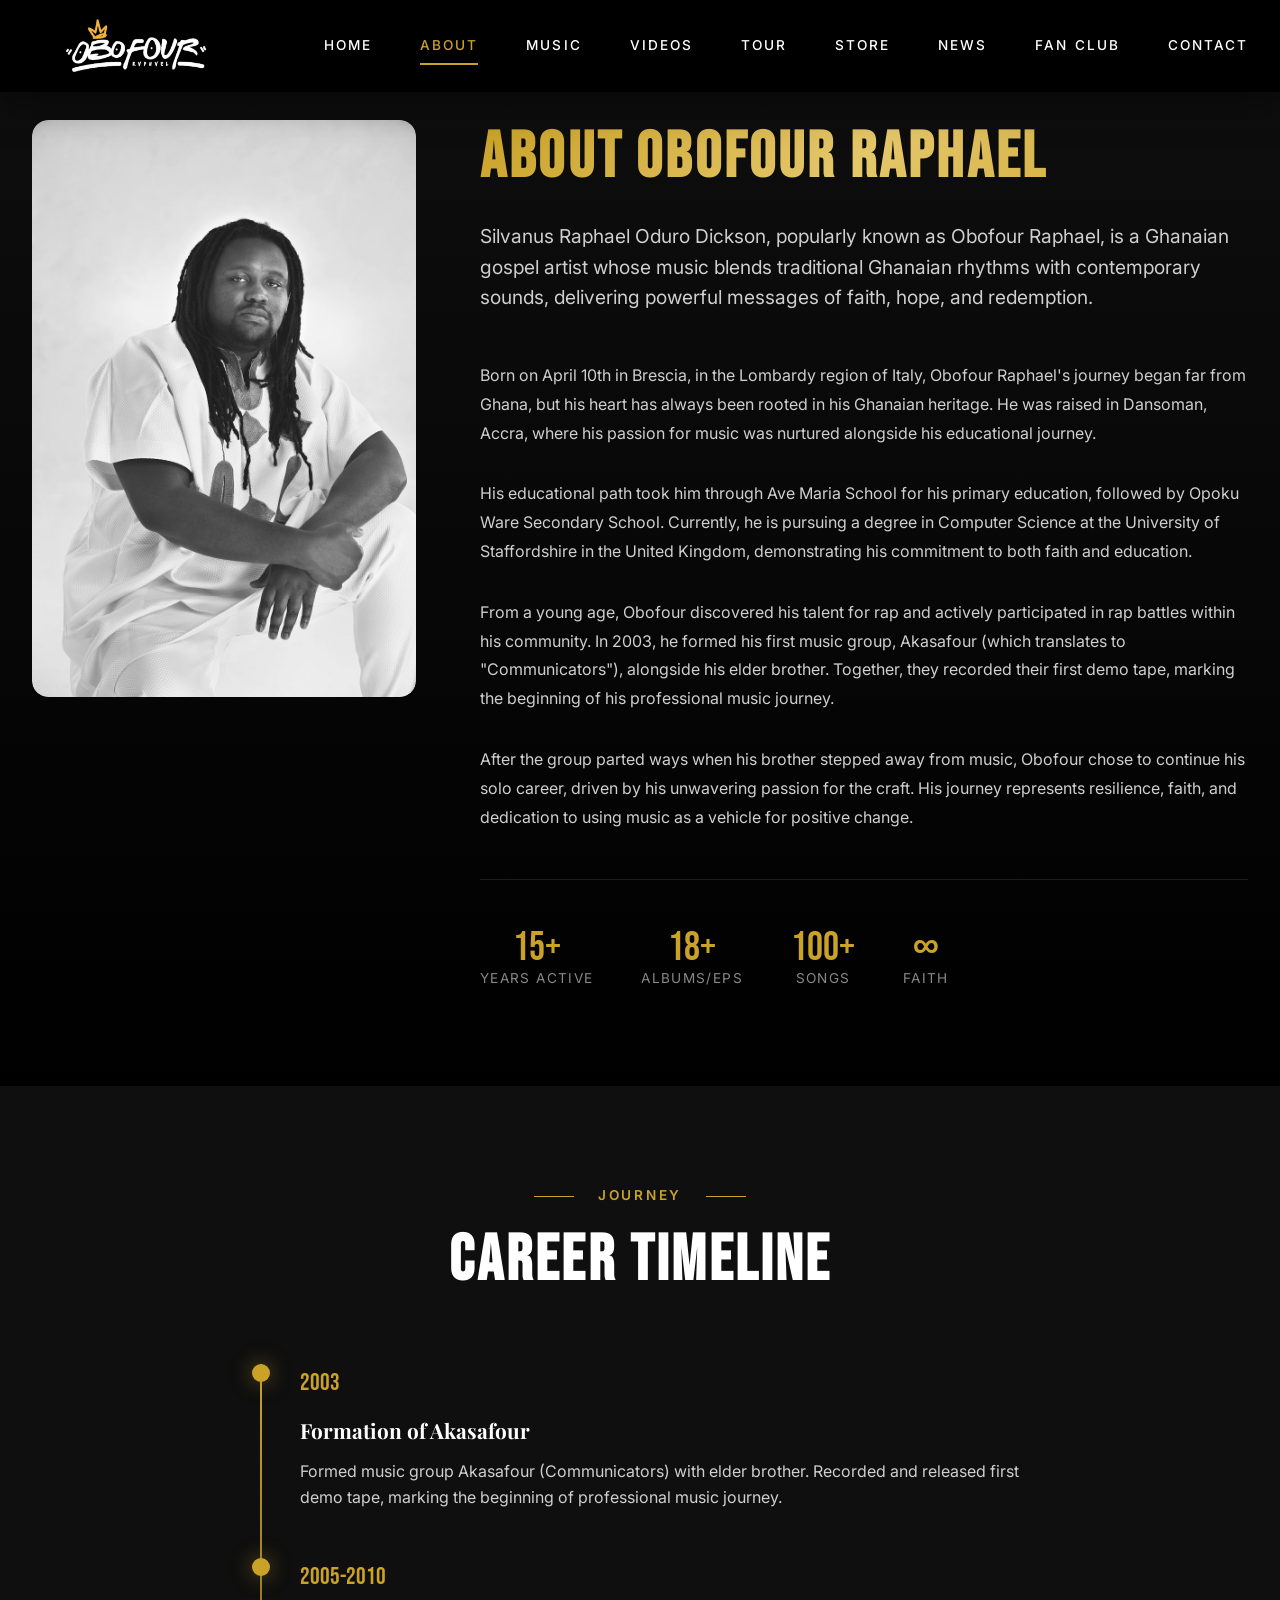
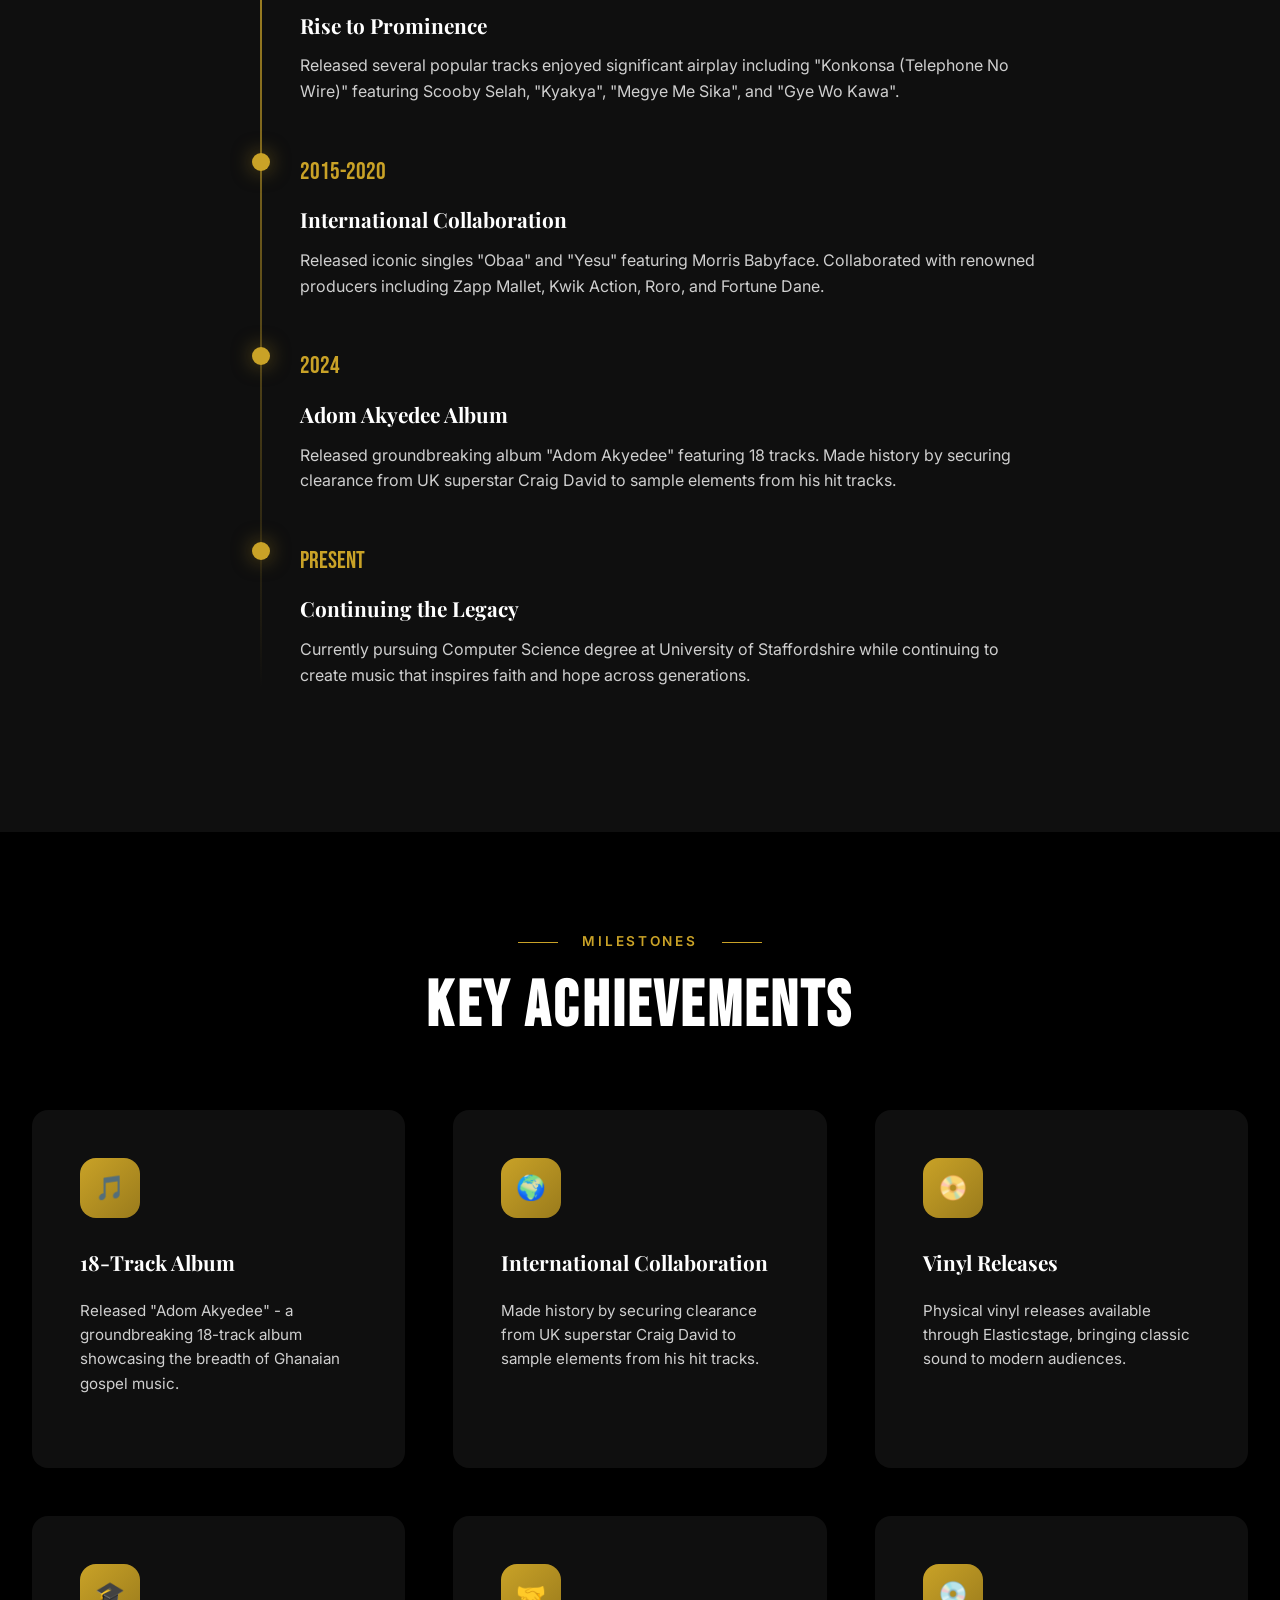
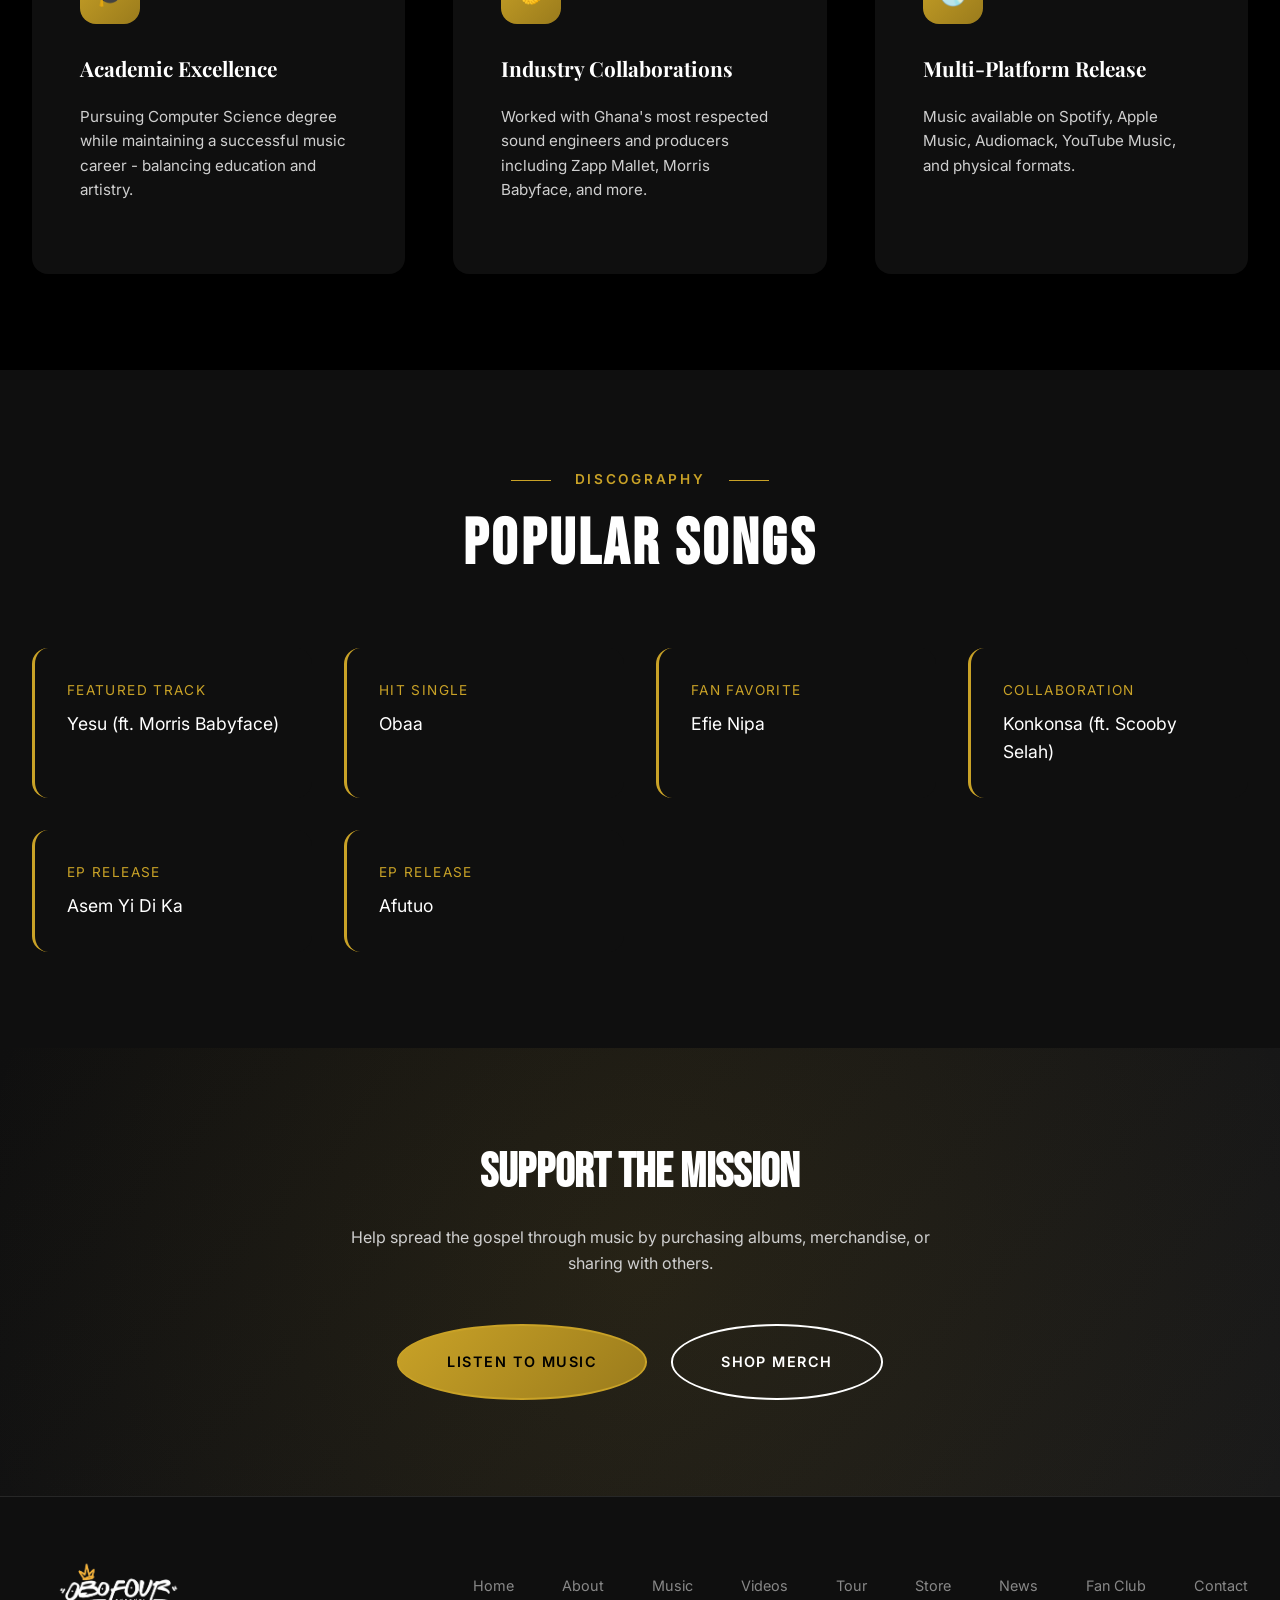
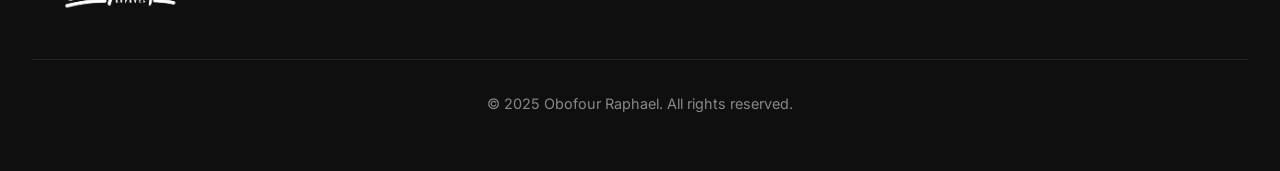
==== about.html @ d1259690 "New commits" ====
<!DOCTYPE html>
<html lang="en">
<head>
    <meta charset="UTF-8">
    <meta name="viewport" content="width=device-width, initial-scale=1.0">
    <title>About | Obofour Raphael</title>
    <meta name="description" content="Learn about Obofour Raphael - his journey from Italy to Ghana, his music career, and his mission to spread the gospel through music.">
    <meta property="og:title" content="About | Obofour Raphael">
    <meta property="og:description" content="Discover the story of Ghanaian gospel artist Obofour Raphael.">
    <meta property="og:image" content="ObofourThumb.jpg">
    <meta property="og:url" content="https://obo4raphael.com/about.html">
    <meta property="og:type" content="website">
    <meta name="twitter:card" content="summary_large_image">
    
    <link rel="preconnect" href="https://fonts.googleapis.com">
    <link rel="preconnect" href="https://fonts.gstatic.com" crossorigin>
    <link href="https://fonts.googleapis.com/css2?family=Bebas+Neue&family=Inter:wght@300;400;500;600;700&family=Playfair+Display:wght@400;500;600;700&display=swap" rel="stylesheet">
    <link rel="stylesheet" href="css/main.css">
    <link rel="icon" type="image/png" href="obofourlogoo.png">
</head>
<body>
    <!-- Page Loader -->
    <div class="page-loader" id="page-loader">
        <div class="loader-content">
            <img src="obofourlogoo.png" alt="Obofour Raphael" class="loader-logo">
            <div class="loader-bar"><div class="loader-progress"></div></div>
        </div>
    </div>

    <!-- Navigation -->
    <nav class="navbar scrolled" id="navbar">
        <div class="navbar-container">
            <a href="index.html" class="navbar-logo">
                <img src="obofourlogoo.png" alt="Obofour Raphael">
            </a>
            <div class="navbar-menu" id="navbar-menu">
                <a href="index.html" class="navbar-link">Home</a>
                <a href="about.html" class="navbar-link active">About</a>
                <a href="music.html" class="navbar-link">Music</a>
                <a href="videos.html" class="navbar-link">Videos</a>
                <a href="tour.html" class="navbar-link">Tour</a>
                <a href="store.html" class="navbar-link">Store</a>
                <a href="news.html" class="navbar-link">News</a>
                <a href="fanclub.html" class="navbar-link">Fan Club</a>
                <a href="contact.html" class="navbar-link">Contact</a>
            </div>
            <button class="navbar-toggle" id="navbar-toggle" aria-label="Toggle menu">
                <span></span><span></span><span></span>
            </button>
        </div>
    </nav>

    <!-- Bio Hero -->
    <section class="bio-hero">
        <div class="container">
            <div class="bio-grid">
                <div class="bio-image reveal">
                    <img src="OBO4RAPHAEL.jpg" alt="Obofour Raphael">
                </div>
                <div class="bio-content">
                    <h1 class="gradient-text">About Obofour Raphael</h1>
                    <p class="bio-lead">Silvanus Raphael Oduro Dickson, popularly known as Obofour Raphael, is a Ghanaian gospel artist whose music blends traditional Ghanaian rhythms with contemporary sounds, delivering powerful messages of faith, hope, and redemption.</p>
                    
                    <div class="bio-text">
                        <p>Born on April 10th in Brescia, in the Lombardy region of Italy, Obofour Raphael's journey began far from Ghana, but his heart has always been rooted in his Ghanaian heritage. He was raised in Dansoman, Accra, where his passion for music was nurtured alongside his educational journey.</p>
                        
                        <p>His educational path took him through Ave Maria School for his primary education, followed by Opoku Ware Secondary School. Currently, he is pursuing a degree in Computer Science at the University of Staffordshire in the United Kingdom, demonstrating his commitment to both faith and education.</p>
                        
                        <p>From a young age, Obofour discovered his talent for rap and actively participated in rap battles within his community. In 2003, he formed his first music group, Akasafour (which translates to "Communicators"), alongside his elder brother. Together, they recorded their first demo tape, marking the beginning of his professional music journey.</p>
                        
                        <p>After the group parted ways when his brother stepped away from music, Obofour chose to continue his solo career, driven by his unwavering passion for the craft. His journey represents resilience, faith, and dedication to using music as a vehicle for positive change.</p>
                    </div>

                    <div class="bio-stats">
                        <div class="bio-stat">
                            <div class="bio-stat-number">15+</div>
                            <div class="bio-stat-label">Years Active</div>
                        </div>
                        <div class="bio-stat">
                            <div class="bio-stat-number">18+</div>
                            <div class="bio-stat-label">Albums/EPs</div>
                        </div>
                        <div class="bio-stat">
                            <div class="bio-stat-number">100+</div>
                            <div class="bio-stat-label">Songs</div>
                        </div>
                        <div class="bio-stat">
                            <div class="bio-stat-number">∞</div>
                            <div class="bio-stat-label">Faith</div>
                        </div>
                    </div>
                </div>
            </div>
        </div>
    </section>

    <!-- Timeline Section -->
    <section class="section timeline">
        <div class="container">
            <div class="section-header reveal">
                <span class="section-label">Journey</span>
                <h2 class="section-title">Career Timeline</h2>
            </div>
            
            <div class="timeline-list">
                <div class="timeline-item reveal">
                    <div class="timeline-year">2003</div>
                    <h3 class="timeline-title">Formation of Akasafour</h3>
                    <p class="timeline-text">Formed music group Akasafour (Communicators) with elder brother. Recorded and released first demo tape, marking the beginning of professional music journey.</p>
                </div>
                
                <div class="timeline-item reveal reveal-delay-1">
                    <div class="timeline-year">2005-2010</div>
                    <h3 class="timeline-title">Rise to Prominence</h3>
                    <p class="timeline-text">Released several popular tracks enjoyed significant airplay including "Konkonsa (Telephone No Wire)" featuring Scooby Selah, "Kyakya", "Megye Me Sika", and "Gye Wo Kawa".</p>
                </div>
                
                <div class="timeline-item reveal reveal-delay-2">
                    <div class="timeline-year">2015-2020</div>
                    <h3 class="timeline-title">International Collaboration</h3>
                    <p class="timeline-text">Released iconic singles "Obaa" and "Yesu" featuring Morris Babyface. Collaborated with renowned producers including Zapp Mallet, Kwik Action, Roro, and Fortune Dane.</p>
                </div>
                
                <div class="timeline-item reveal reveal-delay-3">
                    <div class="timeline-year">2024</div>
                    <h3 class="timeline-title">Adom Akyedee Album</h3>
                    <p class="timeline-text">Released groundbreaking album "Adom Akyedee" featuring 18 tracks. Made history by securing clearance from UK superstar Craig David to sample elements from his hit tracks.</p>
                </div>
                
                <div class="timeline-item reveal reveal-delay-4">
                    <div class="timeline-year">Present</div>
                    <h3 class="timeline-title">Continuing the Legacy</h3>
                    <p class="timeline-text">Currently pursuing Computer Science degree at University of Staffordshire while continuing to create music that inspires faith and hope across generations.</p>
                </div>
            </div>
        </div>
    </section>

    <!-- Achievements Section -->
    <section class="section about-section">
        <div class="container">
            <div class="section-header reveal">
                <span class="section-label">Milestones</span>
                <h2 class="section-title">Key Achievements</h2>
            </div>
            
            <div class="about-grid">
                <div class="about-card reveal">
                    <div class="about-icon">🎵</div>
                    <h3>18-Track Album</h3>
                    <p>Released "Adom Akyedee" - a groundbreaking 18-track album showcasing the breadth of Ghanaian gospel music.</p>
                </div>
                
                <div class="about-card reveal reveal-delay-1">
                    <div class="about-icon">🌍</div>
                    <h3>International Collaboration</h3>
                    <p>Made history by securing clearance from UK superstar Craig David to sample elements from his hit tracks.</p>
                </div>
                
                <div class="about-card reveal reveal-delay-2">
                    <div class="about-icon">📀</div>
                    <h3>Vinyl Releases</h3>
                    <p>Physical vinyl releases available through Elasticstage, bringing classic sound to modern audiences.</p>
                </div>
                
                <div class="about-card reveal reveal-delay-3">
                    <div class="about-icon">🎓</div>
                    <h3>Academic Excellence</h3>
                    <p>Pursuing Computer Science degree while maintaining a successful music career - balancing education and artistry.</p>
                </div>
                
                <div class="about-card reveal reveal-delay-4">
                    <div class="about-icon">🤝</div>
                    <h3>Industry Collaborations</h3>
                    <p>Worked with Ghana's most respected sound engineers and producers including Zapp Mallet, Morris Babyface, and more.</p>
                </div>
                
                <div class="about-card reveal reveal-delay-4">
                    <div class="about-icon">💿</div>
                    <h3>Multi-Platform Release</h3>
                    <p>Music available on Spotify, Apple Music, Audiomack, YouTube Music, and physical formats.</p>
                </div>
            </div>
        </div>
    </section>

    <!-- Popular Songs -->
    <section class="section" style="background: var(--color-secondary);">
        <div class="container">
            <div class="section-header reveal">
                <span class="section-label">Discography</span>
                <h2 class="section-title">Popular Songs</h2>
            </div>
            
            <div class="credits-grid">
                <div class="credit-item">
                    <div class="credit-role">Featured Track</div>
                    <div class="credit-name">Yesu (ft. Morris Babyface)</div>
                </div>
                <div class="credit-item">
                    <div class="credit-role">Hit Single</div>
                    <div class="credit-name">Obaa</div>
                </div>
                <div class="credit-item">
                    <div class="credit-role">Fan Favorite</div>
                    <div class="credit-name">Efie Nipa</div>
                </div>
                <div class="credit-item">
                    <div class="credit-role">Collaboration</div>
                    <div class="credit-name">Konkonsa (ft. Scooby Selah)</div>
                </div>
                <div class="credit-item">
                    <div class="credit-role">EP Release</div>
                    <div class="credit-name">Asem Yi Di Ka</div>
                </div>
                <div class="credit-item">
                    <div class="credit-role">EP Release</div>
                    <div class="credit-name">Afutuo</div>
                </div>
            </div>
        </div>
    </section>

    <!-- Call to Action -->
    <section class="section newsletter-section">
        <div class="container">
            <div class="newsletter-content reveal">
                <h2 class="newsletter-title">Support the Mission</h2>
                <p class="newsletter-text">Help spread the gospel through music by purchasing albums, merchandise, or sharing with others.</p>
                <div class="hero-buttons" style="justify-content: center;">
                    <a href="music.html" class="btn btn-primary">Listen to Music</a>
                    <a href="store.html" class="btn btn-secondary">Shop Merch</a>
                </div>
            </div>
        </div>
    </section>

    <!-- Footer -->
    <footer class="footer">
        <div class="container">
            <div class="footer-content">
                <div class="footer-logo">
                    <img src="obofourlogoo.png" alt="Obofour Raphael">
                </div>
                <div class="footer-links">
                    <a href="index.html" class="footer-link">Home</a>
                    <a href="about.html" class="footer-link">About</a>
                    <a href="music.html" class="footer-link">Music</a>
                    <a href="videos.html" class="footer-link">Videos</a>
                    <a href="tour.html" class="footer-link">Tour</a>
                    <a href="store.html" class="footer-link">Store</a>
                    <a href="news.html" class="footer-link">News</a>
                    <a href="fanclub.html" class="footer-link">Fan Club</a>
                    <a href="contact.html" class="footer-link">Contact</a>
                </div>
            </div>
            <div class="footer-bottom">
                <p class="footer-copyright">© 2025 Obofour Raphael. All rights reserved.</p>
            </div>
        </div>
    </footer>

    <script>
        // Page Loader
        window.addEventListener('load', function() {
            setTimeout(function() {
                document.getElementById('page-loader').classList.add('hidden');
            }, 1500);
        });

        // Mobile Menu Toggle
        document.getElementById('navbar-toggle').addEventListener('click', function() {
            this.classList.toggle('active');
            document.getElementById('navbar-menu').classList.toggle('active');
        });

        // Scroll Reveal
        function reveal() {
            var reveals = document.querySelectorAll('.reveal');
            for (var i = 0; i < reveals.length; i++) {
                var windowHeight = window.innerHeight;
                var elementTop = reveals[i].getBoundingClientRect().top;
                var elementVisible = 150;
                if (elementTop < windowHeight - elementVisible) {
                    reveals[i].classList.add('active');
                }
            }
        }
        window.addEventListener('scroll', reveal);
        reveal();
    </script>
</body>
</html>
---- css/main.css ----
/* OBO4RAPHAEL - CINEMATIC LUXURY MUSIC WEBSITE */
/* Premium Design System v2.0 */

:root {
    --color-primary: #000000;
    --color-secondary: #0f0f0f;
    --color-tertiary: #1a1a1a;
    --color-accent-gold: #C9A227;
    --color-accent-gold-light: #E5C76B;
    --color-accent-gold-dark: #9A7B1C;
    --color-text-primary: #ffffff;
    --color-text-secondary: #cfcfcf;
    --color-text-muted: #888888;
    --color-overlay: rgba(0, 0, 0, 0.85);
    --font-hero: 'Bebas Neue', sans-serif;
    --font-heading: 'Playfair Display', serif;
    --font-body: 'Inter', sans-serif;
    --space-xs: 0.5rem;
    --space-sm: 1rem;
    --space-md: 1.5rem;
    --space-lg: 2rem;
    --space-xl: 3rem;
    --space-2xl: 4rem;
    --space-3xl: 6rem;
    --transition-fast: 0.2s ease;
    --transition-base: 0.3s ease;
    --transition-slow: 0.5s ease;
    --transition-smooth: 0.6s cubic-bezier(0.4, 0, 0.2, 1);
    --shadow-sm: 0 2px 8px rgba(0, 0, 0, 0.3);
    --shadow-md: 0 4px 20px rgba(0, 0, 0, 0.4);
    --shadow-lg: 0 8px 40px rgba(0, 0, 0, 0.5);
    --shadow-gold: 0 4px 30px rgba(201, 162, 39, 0.3);
    --radius-sm: 4px;
    --radius-md: 8px;
    --radius-lg: 16px;
    --radius-xl: 24px;
    --radius-full: 50%;
    --z-base: 1;
    --z-dropdown: 100;
    --z-sticky: 200;
    --z-fixed: 300;
    --z-modal: 400;
    --z-tooltip: 500;
}

*, *::before, *::after {
    box-sizing: border-box;
    margin: 0;
    padding: 0;
}

html {
    scroll-behavior: smooth;
    font-size: 16px;
}

body {
    font-family: var(--font-body);
    font-weight: 400;
    line-height: 1.6;
    color: var(--color-text-primary);
    background: var(--color-primary);
    overflow-x: hidden;
    -webkit-font-smoothing: antialiased;
    -moz-osx-font-smoothing: grayscale;
}

body::before {
    content: '';
    position: fixed;
    top: 0;
    left: 0;
    width: 100%;
    height: 100%;
    background: radial-gradient(ellipse at 20% 20%, rgba(201, 162, 39, 0.05) 0%, transparent 50%), radial-gradient(ellipse at 80% 80%, rgba(201, 162, 39, 0.03) 0%, transparent 50%);
    pointer-events: none;
    z-index: -1;
}

h1, h2, h3, h4, h5, h6 {
    font-family: var(--font-heading);
    font-weight: 700;
    line-height: 1.2;
    margin-bottom: var(--space-md);
}

h1 {
    font-family: var(--font-hero);
    font-size: clamp(3rem, 10vw, 8rem);
    letter-spacing: 0.05em;
}

h2 { font-size: clamp(2rem, 5vw, 3.5rem); }
h3 { font-size: clamp(1.5rem, 3vw, 2rem); }

p { margin-bottom: var(--space-md); color: var(--color-text-secondary); }

a {
    color: var(--color-accent-gold);
    text-decoration: none;
    transition: var(--transition-base);
}

a:hover { color: var(--color-accent-gold-light); }
img { max-width: 100%; height: auto; display: block; }
button, input, textarea, select { font-family: var(--font-body); font-size: 1rem; }
ul, ol { list-style: none; }

.container {
    width: 100%;
    max-width: 1400px;
    margin: 0 auto;
    padding: 0 var(--space-lg);
}

.section {
    padding: var(--space-3xl) 0;
    position: relative;
}

.text-center { text-align: center; }
.text-gold { color: var(--color-accent-gold); }

.gradient-text {
    background: linear-gradient(135deg, var(--color-accent-gold) 0%, var(--color-accent-gold-light) 50%, var(--color-accent-gold) 100%);
    -webkit-background-clip: text;
    -webkit-text-fill-color: transparent;
    background-clip: text;
}

.visually-hidden {
    position: absolute;
    width: 1px;
    height: 1px;
    padding: 0;
    margin: -1px;
    overflow: hidden;
    clip: rect(0, 0, 0, 0);
    border: 0;
}

.btn {
    display: inline-flex;
    align-items: center;
    justify-content: center;
    gap: var(--space-sm);
    padding: var(--space-md) var(--space-xl);
    font-family: var(--font-body);
    font-weight: 600;
    font-size: 0.9rem;
    text-transform: uppercase;
    letter-spacing: 0.1em;
    border: 2px solid transparent;
    border-radius: var(--radius-full);
    cursor: pointer;
    transition: var(--transition-smooth);
    position: relative;
    overflow: hidden;
}

.btn::before {
    content: '';
    position: absolute;
    top: 0;
    left: -100%;
    width: 100%;
    height: 100%;
    background: linear-gradient(90deg, transparent, rgba(255,255,255,0.2), transparent);
    transition: var(--transition-slow);
}

.btn:hover::before { left: 100%; }

.btn-primary {
    background: linear-gradient(135deg, var(--color-accent-gold) 0%, var(--color-accent-gold-dark) 100%);
    color: var(--color-primary);
    border-color: var(--color-accent-gold);
}

.btn-primary:hover {
    background: linear-gradient(135deg, var(--color-accent-gold-light) 0%, var(--color-accent-gold) 100%);
    transform: translateY(-3px);
    box-shadow: var(--shadow-gold);
    color: var(--color-primary);
}

.btn-secondary {
    background: transparent;
    color: var(--color-text-primary);
    border-color: var(--color-text-primary);
}

.btn-secondary:hover {
    background: var(--color-text-primary);
    color: var(--color-primary);
    transform: translateY(-3px);
}

.btn-ghost {
    background: rgba(255, 255, 255, 0.1);
    color: var(--color-text-primary);
    border-color: rgba(255, 255, 255, 0.2);
    backdrop-filter: blur(10px);
}

.btn-ghost:hover {
    background: rgba(201, 162, 39, 0.2);
    border-color: var(--color-accent-gold);
    color: var(--color-accent-gold);
}

/* Navigation */
.navbar {
    position: fixed;
    top: 0;
    left: 0;
    width: 100%;
    z-index: var(--z-fixed);
    padding: var(--space-md) 0;
    transition: var(--transition-smooth);
    background: linear-gradient(180deg, rgba(0,0,0,0.9) 0%, transparent 100%);
}

.navbar.scrolled {
    background: rgba(0, 0, 0, 0.95);
    backdrop-filter: blur(20px);
    padding: var(--space-sm) 0;
    box-shadow: var(--shadow-lg);
}

.navbar-container {
    display: flex;
    align-items: center;
    justify-content: space-between;
    max-width: 1400px;
    margin: 0 auto;
    padding: 0 var(--space-lg);
}

.navbar-logo { display: flex; align-items: center; gap: var(--space-sm); }
.navbar-logo img { height: 60px; width: auto; transition: var(--transition-base); }
.navbar-logo:hover img { transform: scale(1.05); }

.navbar-menu { display: flex; align-items: center; gap: var(--space-xl); }

.navbar-link {
    color: var(--color-text-primary);
    font-size: 0.85rem;
    font-weight: 500;
    text-transform: uppercase;
    letter-spacing: 0.15em;
    position: relative;
    padding: var(--space-xs) 0;
}

.navbar-link::after {
    content: '';
    position: absolute;
    bottom: 0;
    left: 0;
    width: 0;
    height: 2px;
    background: var(--color-accent-gold);
    transition: var(--transition-base);
}

.navbar-link:hover::after, .navbar-link.active::after { width: 100%; }
.navbar-link:hover, .navbar-link.active { color: var(--color-accent-gold); }

.navbar-toggle {
    display: none;
    flex-direction: column;
    gap: 6px;
    cursor: pointer;
    padding: var(--space-sm);
    background: none;
    border: none;
}

.navbar-toggle span {
    width: 28px;
    height: 2px;
    background: var(--color-text-primary);
    transition: var(--transition-base);
}

.navbar-toggle.active span:nth-child(1) { transform: rotate(45deg) translate(6px, 6px); }
.navbar-toggle.active span:nth-child(2) { opacity: 0; }
.navbar-toggle.active span:nth-child(3) { transform: rotate(-45deg) translate(6px, -6px); }

@media (max-width: 992px) {
    .navbar-toggle { display: flex; }
    .navbar-menu {
        position: fixed;
        top: 0;
        right: -100%;
        width: 80%;
        max-width: 400px;
        height: 100vh;
        background: var(--color-secondary);
        flex-direction: column;
        justify-content: center;
        padding: var(--space-2xl);
        transition: var(--transition-slow);
        box-shadow: var(--shadow-lg);
    }
    .navbar-menu.active { right: 0; }
    .navbar-link { font-size: 1.2rem; }
}

/* Hero Section */
.hero {
    position: relative;
    min-height: 100vh;
    display: flex;
    align-items: center;
    justify-content: center;
    overflow: hidden;
}

.hero-background {
    position: absolute;
    top: 0;
    left: 0;
    width: 100%;
    height: 100%;
    z-index: -2;
}

.hero-background img {
    width: 100%;
    height: 100%;
    object-fit: cover;
    filter: brightness(0.4);
}

.hero-background::after {
    content: '';
    position: absolute;
    top: 0;
    left: 0;
    width: 100%;
    height: 100%;
    background: linear-gradient(180deg, rgba(0, 0, 0, 0.7) 0%, rgba(0, 0, 0, 0.3) 50%, var(--color-primary) 100%);
}

.hero-content {
    text-align: center;
    max-width: 900px;
    padding: var(--space-lg);
    z-index: 1;
}

.hero-title {
    margin-bottom: var(--space-md);
    opacity: 0;
    transform: translateY(30px);
    animation: fadeInUp 1s ease forwards 0.3s;
}

.hero-subtitle {
    font-size: clamp(1.2rem, 3vw, 1.8rem);
    color: var(--color-accent-gold);
    margin-bottom: var(--space-lg);
    opacity: 0;
    transform: translateY(30px);
    animation: fadeInUp 1s ease forwards 0.5s;
}

.hero-description {
    font-size: clamp(1rem, 2vw, 1.3rem);
    color: var(--color-text-secondary);
    max-width: 700px;
    margin: 0 auto var(--space-xl);
    opacity: 0;
    transform: translateY(30px);
    animation: fadeInUp 1s ease forwards 0.7s;
}

.hero-buttons {
    display: flex;
    gap: var(--space-md);
    justify-content: center;
    flex-wrap: wrap;
    opacity: 0;
    transform: translateY(30px);
    animation: fadeInUp 1s ease forwards 0.9s;
}

.hero-scroll {
    position: absolute;
    bottom: var(--space-xl);
    left: 50%;
    transform: translateX(-50%);
    display: flex;
    flex-direction: column;
    align-items: center;
    gap: var(--space-sm);
    color: var(--color-text-muted);
    font-size: 0.8rem;
    text-transform: uppercase;
    letter-spacing: 0.2em;
    opacity: 0;
    animation: fadeIn 1s ease forwards 1.2s;
}

.hero-scroll-line {
    width: 1px;
    height: 60px;
    background: linear-gradient(180deg, var(--color-accent-gold), transparent);
    animation: scrollPulse 2s ease-in-out infinite;
}

@keyframes fadeInUp {
    to { opacity: 1; transform: translateY(0); }
}

@keyframes fadeIn { to { opacity: 1; } }

@keyframes scrollPulse {
    0%, 100% { transform: scaleY(1); opacity: 1; }
    50% { transform: scaleY(1.5); opacity: 0.5; }
}

/* Featured Music Section */
.featured-music { background: var(--color-secondary); }

.section-header { text-align: center; margin-bottom: var(--space-2xl); }

.section-label {
    display: inline-block;
    color: var(--color-accent-gold);
    font-size: 0.85rem;
    font-weight: 600;
    text-transform: uppercase;
    letter-spacing: 0.2em;
    margin-bottom: var(--space-sm);
    position: relative;
}

.section-label::before, .section-label::after {
    content: '';
    position: absolute;
    top: 50%;
    width: 40px;
    height: 1px;
    background: var(--color-accent-gold);
}

.section-label::before { right: calc(100% + var(--space-md)); }
.section-label::after { left: calc(100% + var(--space-md)); }

.section-title {
    font-family: var(--font-hero);
    font-size: clamp(2.5rem, 6vw, 4rem);
    letter-spacing: 0.05em;
}

.album-grid {
    display: grid;
    grid-template-columns: repeat(auto-fill, minmax(300px, 1fr));
    gap: var(--space-xl);
}

.album-card {
    position: relative;
    background: var(--color-tertiary);
    border-radius: var(--radius-lg);
    overflow: hidden;
    transition: var(--transition-smooth);
}

.album-card:hover {
    transform: translateY(-10px);
    box-shadow: var(--shadow-gold);
}

.album-cover {
    position: relative;
    aspect-ratio: 1;
    overflow: hidden;
}

.album-cover img {
    width: 100%;
    height: 100%;
    object-fit: cover;
    transition: var(--transition-slow);
}

.album-card:hover .album-cover img { transform: scale(1.1); }

.album-overlay {
    position: absolute;
    top: 0;
    left: 0;
    width: 100%;
    height: 100%;
    background: rgba(0, 0, 0, 0.6);
    display: flex;
    align-items: center;
    justify-content: center;
    opacity: 0;
    transition: var(--transition-base);
}

.album-card:hover .album-overlay { opacity: 1; }

.album-play-btn {
    width: 70px;
    height: 70px;
    border-radius: var(--radius-full);
    background: var(--color-accent-gold);
    border: none;
    color: var(--color-primary);
    font-size: 1.5rem;
    cursor: pointer;
    transition: var(--transition-base);
    display: flex;
    align-items: center;
    justify-content: center;
}

.album-play-btn:hover {
    transform: scale(1.1);
    background: var(--color-accent-gold-light);
}

.album-info { padding: var(--space-lg); }
.album-title { font-size: 1.3rem; margin-bottom: var(--space-xs); color: var(--color-text-primary); }
.album-meta { font-size: 0.9rem; color: var(--color-text-muted); margin-bottom: var(--space-md); }

.album-links { display: flex; gap: var(--space-sm); flex-wrap: wrap; }

.album-link {
    padding: var(--space-xs) var(--space-md);
    font-size: 0.8rem;
    border-radius: var(--radius-full);
    background: rgba(255, 255, 255, 0.1);
    color: var(--color-text-secondary);
    transition: var(--transition-base);
}

.album-link:hover {
    background: var(--color-accent-gold);
    color: var(--color-primary);
}

/* Video Gallery */
.video-gallery { background: var(--color-primary); }

.video-grid {
    display: grid;
    grid-template-columns: repeat(auto-fill, minmax(350px, 1fr));
    gap: var(--space-lg);
}

.video-card {
    position: relative;
    border-radius: var(--radius-lg);
    overflow: hidden;
    cursor: pointer;
    aspect-ratio: 16/9;
    background: var(--color-tertiary);
}

.video-card img {
    width: 100%;
    height: 100%;
    object-fit: cover;
    transition: var(--transition-slow);
}

.video-card:hover img { transform: scale(1.1); }

.video-card::before {
    content: '';
    position: absolute;
    top: 0;
    left: 0;
    width: 100%;
    height: 100%;
    background: linear-gradient(180deg, transparent 50%, rgba(0,0,0,0.8) 100%);
    z-index: 1;
}

.video-card::after {
    content: '▶';
    position: absolute;
    top: 50%;
    left: 50%;
    transform: translate(-50%, -50%);
    width: 60px;
    height: 60px;
    background: var(--color-accent-gold);
    border-radius: var(--radius-full);
    display: flex;
    align-items: center;
    justify-content: center;
    font-size: 1.2rem;
    color: var(--color-primary);
    z-index: 2;
    transition: var(--transition-base);
    opacity: 0;
}

.video-card:hover::after {
    opacity: 1;
    transform: translate(-50%, -50%) scale(1.1);
}

.video-info {
    position: absolute;
    bottom: 0;
    left: 0;
    width: 100%;
    padding: var(--space-lg);
    z-index: 2;
}

.video-title { font-size: 1.1rem; color: var(--color-text-primary); margin-bottom: var(--space-xs); }
.video-date { font-size: 0.85rem; color: var(--color-accent-gold); }

/* Merchandise Section */
.merch-section { background: var(--color-secondary); }

.merch-grid {
    display: grid;
    grid-template-columns: repeat(auto-fill, minmax(280px, 1fr));
    gap: var(--space-xl);
}

.merch-card {
    background: var(--color-tertiary);
    border-radius: var(--radius-lg);
    overflow: hidden;
    transition: var(--transition-smooth);
}

.merch-card:hover {
    transform: translateY(-10px);
    box-shadow: var(--shadow-lg);
}

.merch-image {
    position: relative;
    aspect-ratio: 1;
    overflow: hidden;
}

.merch-image img {
    width: 100%;
    height: 100%;
    object-fit: cover;
    transition: var(--transition-slow);
}

.merch-card:hover .merch-image img { transform: scale(1.1); }

.merch-badge {
    position: absolute;
    top: var(--space-md);
    right: var(--space-md);
    padding: var(--space-xs) var(--space-md);
    background: var(--color-accent-gold);
    color: var(--color-primary);
    font-size: 0.75rem;
    font-weight: 700;
    text-transform: uppercase;
    border-radius: var(--radius-full);
}

.merch-info { padding: var(--space-lg); }
.merch-title { font-size: 1.2rem; color: var(--color-text-primary); margin-bottom: var(--space-xs); }
.merch-price { font-size: 1.4rem; font-weight: 700; color: var(--color-accent-gold); margin-bottom: var(--space-md); }

.merch-btn {
    width: 100%;
    padding: var(--space-md);
    background: transparent;
    border: 2px solid var(--color-accent-gold);
    color: var(--color-accent-gold);
    font-weight: 600;
    text-transform: uppercase;
    letter-spacing: 0.1em;
    border-radius: var(--radius-md);
    cursor: pointer;
    transition: var(--transition-base);
}

.merch-btn:hover {
    background: var(--color-accent-gold);
    color: var(--color-primary);
}

/* Tour Section */
.tour-section { background: var(--color-primary); }

.tour-list { max-width: 900px; margin: 0 auto; }

.tour-item {
    display: flex;
    align-items: center;
    justify-content: space-between;
    padding: var(--space-lg);
    background: var(--color-secondary);
    border-radius: var(--radius-lg);
    margin-bottom: var(--space-md);
    transition: var(--transition-base);
    border-left: 4px solid transparent;
}

.tour-item:hover {
    border-left-color: var(--color-accent-gold);
    transform: translateX(10px);
}

.tour-date { text-align: center; min-width: 80px; }

.tour-day {
    font-family: var(--font-hero);
    font-size: 2rem;
    color: var(--color-accent-gold);
    line-height: 1;
}

.tour-month { font-size: 0.85rem; color: var(--color-text-muted); text-transform: uppercase; }

.tour-details { flex: 1; padding: 0 var(--space-xl); }
.tour-venue { font-size: 1.2rem; color: var(--color-text-primary); margin-bottom: var(--space-xs); }
.tour-location { font-size: 0.9rem; color: var(--color-text-muted); }

.tour-action { min-width: 140px; text-align: right; }

/* News Section */
.news-section { background: var(--color-secondary); }

.news-grid {
    display: grid;
    grid-template-columns: repeat(auto-fill, minmax(350px, 1fr));
    gap: var(--space-xl);
}

.news-card {
    background: var(--color-tertiary);
    border-radius: var(--radius-lg);
    overflow: hidden;
    transition: var(--transition-smooth);
}

.news-card:hover {
    transform: translateY(-10px);
    box-shadow: var(--shadow-lg);
}

.news-image {
    position: relative;
    aspect-ratio: 16/10;
    overflow: hidden;
}

.news-image img {
    width: 100%;
    height: 100%;
    object-fit: cover;
    transition: var(--transition-slow);
}

.news-card:hover .news-image img { transform: scale(1.1); }

.news-category {
    position: absolute;
    top: var(--space-md);
    left: var(--space-md);
    padding: var(--space-xs) var(--space-md);
    background: var(--color-accent-gold);
    color: var(--color-primary);
    font-size: 0.75rem;
    font-weight: 700;
    text-transform: uppercase;
    border-radius: var(--radius-full);
}

.news-content { padding: var(--space-lg); }
.news-date { font-size: 0.85rem; color: var(--color-accent-gold); margin-bottom: var(--space-sm); }
.news-title { font-size: 1.2rem; color: var(--color-text-primary); margin-bottom: var(--space-sm); line-height: 1.4; }

.news-excerpt {
    font-size: 0.95rem;
    color: var(--color-text-muted);
    margin-bottom: var(--space-md);
    display: -webkit-box;
    -webkit-line-clamp: 3;
    -webkit-box-orient: vertical;
    overflow: hidden;
}

.news-link {
    font-size: 0.9rem;
    font-weight: 600;
    color: var(--color-accent-gold);
    text-transform: uppercase;
    letter-spacing: 0.1em;
}

.news-link:hover { color: var(--color-accent-gold-light); }

/* Newsletter */
.newsletter-section {
    background: linear-gradient(135deg, var(--color-secondary) 0%, var(--color-tertiary) 100%);
    position: relative;
    overflow: hidden;
}

.newsletter-section::before {
    content: '';
    position: absolute;
    top: -50%;
    left: -50%;
    width: 200%;
    height: 200%;
    background: radial-gradient(circle, rgba(201, 162, 39, 0.1) 0%, transparent 50%);
    animation: rotate 30s linear infinite;
}

@keyframes rotate { to { transform: rotate(360deg); } }

.newsletter-content {
    position: relative;
    z-index: 1;
    text-align: center;
    max-width: 600px;
    margin: 0 auto;
}

.newsletter-title {
    font-family: var(--font-hero);
    font-size: clamp(2rem, 5vw, 3rem);
    margin-bottom: var(--space-md);
}

.newsletter-text { color: var(--color-text-secondary); margin-bottom: var(--space-xl); }

.newsletter-form {
    display: flex;
    gap: var(--space-md);
    max-width: 500px;
    margin: 0 auto;
}

.newsletter-input {
    flex: 1;
    padding: var(--space-md) var(--space-lg);
    background: rgba(255, 255, 255, 0.1);
    border: 2px solid rgba(255, 255, 255, 0.2);
    border-radius: var(--radius-full);
    color: var(--color-text-primary);
    font-size: 1rem;
    transition: var(--transition-base);
}

.newsletter-input:focus {
    outline: none;
    border-color: var(--color-accent-gold);
    background: rgba(255, 255, 255, 0.15);
}

.newsletter-input::placeholder { color: var(--color-text-muted); }

@media (max-width: 576px) {
    .newsletter-form { flex-direction: column; }
}

/* Contact Section */
.contact-section { background: var(--color-primary); }

.contact-grid {
    display: grid;
    grid-template-columns: 1fr 1fr;
    gap: var(--space-2xl);
}

.contact-info h3 { font-size: 1.8rem; margin-bottom: var(--space-lg); }

.contact-item {
    display: flex;
    align-items: center;
    gap: var(--space-md);
    margin-bottom: var(--space-lg);
}

.contact-icon {
    width: 50px;
    height: 50px;
    background: var(--color-accent-gold);
    border-radius: var(--radius-full);
    display: flex;
    align-items: center;
    justify-content: center;
    font-size: 1.2rem;
    color: var(--color-primary);
}

.contact-details { flex: 1; }
.contact-label { font-size: 0.85rem; color: var(--color-text-muted); text-transform: uppercase; letter-spacing: 0.1em; }
.contact-value { font-size: 1.1rem; color: var(--color-text-primary); }

.contact-form {
    background: var(--color-secondary);
    padding: var(--space-xl);
    border-radius: var(--radius-lg);
}

.form-group { margin-bottom: var(--space-lg); }

.form-label {
    display: block;
    font-size: 0.9rem;
    color: var(--color-text-secondary);
    margin-bottom: var(--space-sm);
    text-transform: uppercase;
    letter-spacing: 0.05em;
}

.form-input, .form-textarea {
    width: 100%;
    padding: var(--space-md);
    background: var(--color-tertiary);
    border: 2px solid transparent;
    border-radius: var(--radius-md);
    color: var(--color-text-primary);
    font-size: 1rem;
    transition: var(--transition-base);
}

.form-input:focus, .form-textarea:focus {
    outline: none;
    border-color: var(--color-accent-gold);
}

.form-textarea { min-height: 150px; resize: vertical; }

@media (max-width: 768px) {
    .contact-grid { grid-template-columns: 1fr; }
}

/* Social Links */
.social-links {
    display: flex;
    gap: var(--space-md);
    justify-content: center;
    margin-top: var(--space-xl);
}

.social-link {
    width: 50px;
    height: 50px;
    background: rgba(255, 255, 255, 0.1);
    border-radius: var(--radius-full);
    display: flex;
    align-items: center;
    justify-content: center;
    color: var(--color-text-primary);
    font-size: 1.2rem;
    transition: var(--transition-base);
    border: 1px solid rgba(255, 255, 255, 0.1);
}

.social-link:hover {
    background: var(--color-accent-gold);
    color: var(--color-primary);
    transform: translateY(-5px);
    border-color: var(--color-accent-gold);
}

/* Footer */
.footer {
    background: var(--color-secondary);
    padding: var(--space-2xl) 0 var(--space-lg);
    border-top: 1px solid rgba(255, 255, 255, 0.1);
}

.footer-content {
    display: flex;
    justify-content: space-between;
    align-items: center;
    flex-wrap: wrap;
    gap: var(--space-lg);
    margin-bottom: var(--space-xl);
}

.footer-logo img { height: 50px; }

.footer-links { display: flex; gap: var(--space-xl); }

.footer-link {
    color: var(--color-text-muted);
    font-size: 0.9rem;
    transition: var(--transition-base);
}

.footer-link:hover { color: var(--color-accent-gold); }

.footer-bottom {
    text-align: center;
    padding-top: var(--space-lg);
    border-top: 1px solid rgba(255, 255, 255, 0.1);
}

.footer-copyright { font-size: 0.9rem; color: var(--color-text-muted); }

/* Floating Music Player */
.music-player {
    position: fixed;
    bottom: 0;
    left: 0;
    width: 100%;
    background: rgba(0, 0, 0, 0.95);
    backdrop-filter: blur(20px);
    padding: var(--space-md) 0;
    z-index: var(--z-fixed);
    transform: translateY(100%);
    transition: var(--transition-smooth);
}

.music-player.active { transform: translateY(0); }

.player-container {
    display: flex;
    align-items: center;
    gap: var(--space-lg);
    max-width: 1200px;
    margin: 0 auto;
    padding: 0 var(--space-lg);
}

.player-track { display: flex; align-items: center; gap: var(--space-md); flex: 1; }
.player-cover { width: 50px; height: 50px; border-radius: var(--radius-md); object-fit: cover; }
.player-info { flex: 1; }
.player-title { font-size: 0.95rem; color: var(--color-text-primary); margin-bottom: 2px; }
.player-artist { font-size: 0.8rem; color: var(--color-text-muted); }

.player-controls { display: flex; align-items: center; gap: var(--space-md); }

.player-btn {
    width: 40px;
    height: 40px;
    background: transparent;
    border: none;
    color: var(--color-text-primary);
    font-size: 1.2rem;
    cursor: pointer;
    transition: var(--transition-base);
    border-radius: var(--radius-full);
}

.player-btn:hover { background: rgba(255, 255, 255, 0.1); color: var(--color-accent-gold); }

.player-btn.play {
    width: 50px;
    height: 50px;
    background: var(--color-accent-gold);
    color: var(--color-primary);
}

.player-btn.play:hover { background: var(--color-accent-gold-light); }

.player-progress { flex: 2; display: flex; align-items: center; gap: var(--space-md); }

.progress-bar {
    flex: 1;
    height: 4px;
    background: rgba(255, 255, 255, 0.2);
    border-radius: var(--radius-full);
    overflow: hidden;
    cursor: pointer;
}

.progress-fill {
    height: 100%;
    background: var(--color-accent-gold);
    width: 0%;
    transition: width 0.1s linear;
}

.player-time { font-size: 0.8rem; color: var(--color-text-muted); min-width: 40px; }

.player-volume { display: flex; align-items: center; gap: var(--space-sm); }
.volume-btn { background: none; border: none; color: var(--color-text-muted); cursor: pointer; font-size: 1rem; }

.volume-slider {
    width: 80px;
    height: 4px;
    background: rgba(255, 255, 255, 0.2);
    border-radius: var(--radius-full);
    appearance: none;
    cursor: pointer;
}

.volume-slider::-webkit-slider-thumb {
    appearance: none;
    width: 12px;
    height: 12px;
    background: var(--color-accent-gold);
    border-radius: var(--radius-full);
}

.player-close { background: none; border: none; color: var(--color-text-muted); cursor: pointer; font-size: 1.2rem; padding: var(--space-xs); }

/* Scroll Reveal */
.reveal {
    opacity: 0;
    transform: translateY(50px);
    transition: var(--transition-smooth);
}

.reveal.active { opacity: 1; transform: translateY(0); }
.reveal-delay-1 { transition-delay: 0.1s; }
.reveal-delay-2 { transition-delay: 0.2s; }
.reveal-delay-3 { transition-delay: 0.3s; }
.reveal-delay-4 { transition-delay: 0.4s; }

/* Page Loader */
.page-loader {
    position: fixed;
    top: 0;
    left: 0;
    width: 100%;
    height: 100%;
    background: var(--color-primary);
    z-index: var(--z-modal);
    display: flex;
    align-items: center;
    justify-content: center;
    transition: opacity 0.5s ease, visibility 0.5s ease;
}

.page-loader.hidden { opacity: 0; visibility: hidden; }
.loader-content { text-align: center; }
.loader-logo { width: 100px; height: auto; margin-bottom: var(--space-lg); animation: pulse 2s ease-in-out infinite; }

.loader-bar {
    width: 200px;
    height: 3px;
    background: rgba(255, 255, 255, 0.2);
    border-radius: var(--radius-full);
    overflow: hidden;
}

.loader-progress {
    height: 100%;
    background: var(--color-accent-gold);
    width: 0%;
    animation: loadProgress 2s ease-out forwards;
}

@keyframes pulse { 0%, 100% { transform: scale(1); } 50% { transform: scale(1.05); } }
@keyframes loadProgress { to { width: 100%; } }

/* Modal */
.modal-overlay {
    position: fixed;
    top: 0;
    left: 0;
    width: 100%;
    height: 100%;
    background: rgba(0, 0, 0, 0.9);
    z-index: var(--z-modal);
    display: flex;
    align-items: center;
    justify-content: center;
    opacity: 0;
    visibility: hidden;
    transition: var(--transition-base);
}

.modal-overlay.active { opacity: 1; visibility: visible; }

.modal-content {
    background: var(--color-secondary);
    border-radius: var(--radius-lg);
    max-width: 90%;
    max-height: 90vh;
    overflow: auto;
    position: relative;
    transform: scale(0.9);
    transition: var(--transition-base);
}

.modal-overlay.active .modal-content { transform: scale(1); }

.modal-close {
    position: absolute;
    top: var(--space-md);
    right: var(--space-md);
    width: 40px;
    height: 40px;
    background: var(--color-accent-gold);
    border: none;
    border-radius: var(--radius-full);
    color: var(--color-primary);
    font-size: 1.2rem;
    cursor: pointer;
    z-index: 10;
    transition: var(--transition-base);
}

.modal-close:hover { background: var(--color-accent-gold-light); transform: rotate(90deg); }

/* Responsive */
@media (max-width: 992px) {
    .section { padding: var(--space-2xl) 0; }
    h1 { font-size: clamp(2.5rem, 8vw, 5rem); }
    .hero-buttons { flex-direction: column; align-items: center; }
    .album-grid, .video-grid, .merch-grid, .news-grid { grid-template-columns: repeat(auto-fill, minmax(280px, 1fr)); }
}

@media (max-width: 768px) {
    :root { --space-xl: 2rem; --space-2xl: 3rem; --space-3xl: 4rem; }
    .container { padding: 0 var(--space-md); }
    .tour-item { flex-direction: column; text-align: center; gap: var(--space-md); }
    .tour-action { width: 100%; }
    .footer-content { flex-direction: column; text-align: center; }
    .footer-links { flex-wrap: wrap; justify-content: center; }
}

@media (max-width: 576px) {
    .album-grid, .video-grid, .merch-grid, .news-grid { grid-template-columns: 1fr; }
    .section-label::before, .section-label::after { display: none; }
}

/* Accessibility */
@media (prefers-reduced-motion: reduce) {
    *, *::before, *::after { animation-duration: 0.01ms !important; animation-iteration-count: 1 !important; transition-duration: 0.01ms !important; }
    html { scroll-behavior: auto; }
}

:focus-visible { outline: 2px solid var(--color-accent-gold); outline-offset: 2px; }

.skip-link {
    position: absolute;
    top: -100%;
    left: var(--space-md);
    padding: var(--space-md) var(--space-lg);
    background: var(--color-accent-gold);
    color: var(--color-primary);
    font-weight: 600;
    z-index: var(--z-tooltip);
    border-radius: var(--radius-md);
}

.skip-link:focus { top: var(--space-md); }

/* Bio Page Specific */
.bio-hero {
    padding-top: 120px;
    padding-bottom: var(--space-3xl);
    background: linear-gradient(180deg, var(--color-secondary) 0%, var(--color-primary) 100%);
}

.bio-grid {
    display: grid;
    grid-template-columns: 1fr 2fr;
    gap: var(--space-2xl);
    align-items: start;
}

.bio-image {
    position: relative;
    border-radius: var(--radius-lg);
    overflow: hidden;
}

.bio-image img {
    width: 100%;
    border-radius: var(--radius-lg);
}

.bio-content h1 {
    font-size: clamp(2.5rem, 5vw, 4rem);
    margin-bottom: var(--space-md);
}

.bio-lead {
    font-size: 1.2rem;
    color: var(--color-text-secondary);
    margin-bottom: var(--space-xl);
}

.bio-text p {
    font-size: 1rem;
    line-height: 1.8;
    margin-bottom: var(--space-lg);
}

.bio-stats {
    display: flex;
    gap: var(--space-xl);
    margin-top: var(--space-xl);
    padding-top: var(--space-xl);
    border-top: 1px solid rgba(255, 255, 255, 0.1);
}

.bio-stat {
    text-align: center;
}

.bio-stat-number {
    font-family: var(--font-hero);
    font-size: 2.5rem;
    color: var(--color-accent-gold);
    line-height: 1;
}

.bio-stat-label {
    font-size: 0.85rem;
    color: var(--color-text-muted);
    text-transform: uppercase;
    letter-spacing: 0.1em;
}

.timeline {
    background: var(--color-secondary);
}

.timeline-list {
    max-width: 800px;
    margin: 0 auto;
    position: relative;
}

.timeline-list::before {
    content: '';
    position: absolute;
    top: 0;
    left: 20px;
    width: 2px;
    height: 100%;
    background: linear-gradient(180deg, var(--color-accent-gold), transparent);
}

.timeline-item {
    position: relative;
    padding-left: 60px;
    margin-bottom: var(--space-xl);
}

.timeline-item::before {
    content: '';
    position: absolute;
    top: 0;
    left: 12px;
    width: 18px;
    height: 18px;
    background: var(--color-accent-gold);
    border-radius: var(--radius-full);
    box-shadow: 0 0 20px rgba(201, 162, 39, 0.5);
}

.timeline-year {
    font-family: var(--font-hero);
    font-size: 1.5rem;
    color: var(--color-accent-gold);
    margin-bottom: var(--space-sm);
}

.timeline-title {
    font-size: 1.3rem;
    color: var(--color-text-primary);
    margin-bottom: var(--space-sm);
}

.timeline-text {
    color: var(--color-text-secondary);
}

@media (max-width: 992px) {
    .bio-grid { grid-template-columns: 1fr; }
    .bio-image { max-width: 400px; margin: 0 auto; }
}

@media (max-width: 576px) {
    .bio-stats { flex-wrap: wrap; justify-content: center; }
    .timeline-list::before { left: 10px; }
    .timeline-item { padding-left: 40px; }
    .timeline-item::before { left: 2px; width: 16px; height: 16px; }
}

/* About Page */
.about-section {
    background: var(--color-primary);
}

.about-grid {
    display: grid;
    grid-template-columns: repeat(auto-fit, minmax(300px, 1fr));
    gap: var(--space-xl);
}

.about-card {
    background: var(--color-secondary);
    border-radius: var(--radius-lg);
    padding: var(--space-xl);
    transition: var(--transition-smooth);
}

.about-card:hover {
    transform: translateY(-5px);
    box-shadow: var(--shadow-gold);
}

.about-icon {
    width: 60px;
    height: 60px;
    background: linear-gradient(135deg, var(--color-accent-gold) 0%, var(--color-accent-gold-dark) 100%);
    border-radius: var(--radius-lg);
    display: flex;
    align-items: center;
    justify-content: center;
    font-size: 1.5rem;
    color: var(--color-primary);
    margin-bottom: var(--space-lg);
}

.about-card h3 {
    font-size: 1.3rem;
    margin-bottom: var(--space-md);
}

.about-card p {
    font-size: 0.95rem;
    color: var(--color-text-secondary);
}

/* Credits Section */
.credits-grid {
    display: grid;
    grid-template-columns: repeat(auto-fit, minmax(250px, 1fr));
    gap: var(--space-lg);
}

.credit-item {
    background: var(--color-secondary);
    padding: var(--space-lg);
    border-radius: var(--radius-lg);
    border-left: 3px solid var(--color-accent-gold);
}

.credit-role {
    font-size: 0.85rem;
    color: var(--color-accent-gold);
    text-transform: uppercase;
    letter-spacing: 0.1em;
    margin-bottom: var(--space-xs);
}

.credit-name {
    font-size: 1.1rem;
    color: var(--color-text-primary);
}
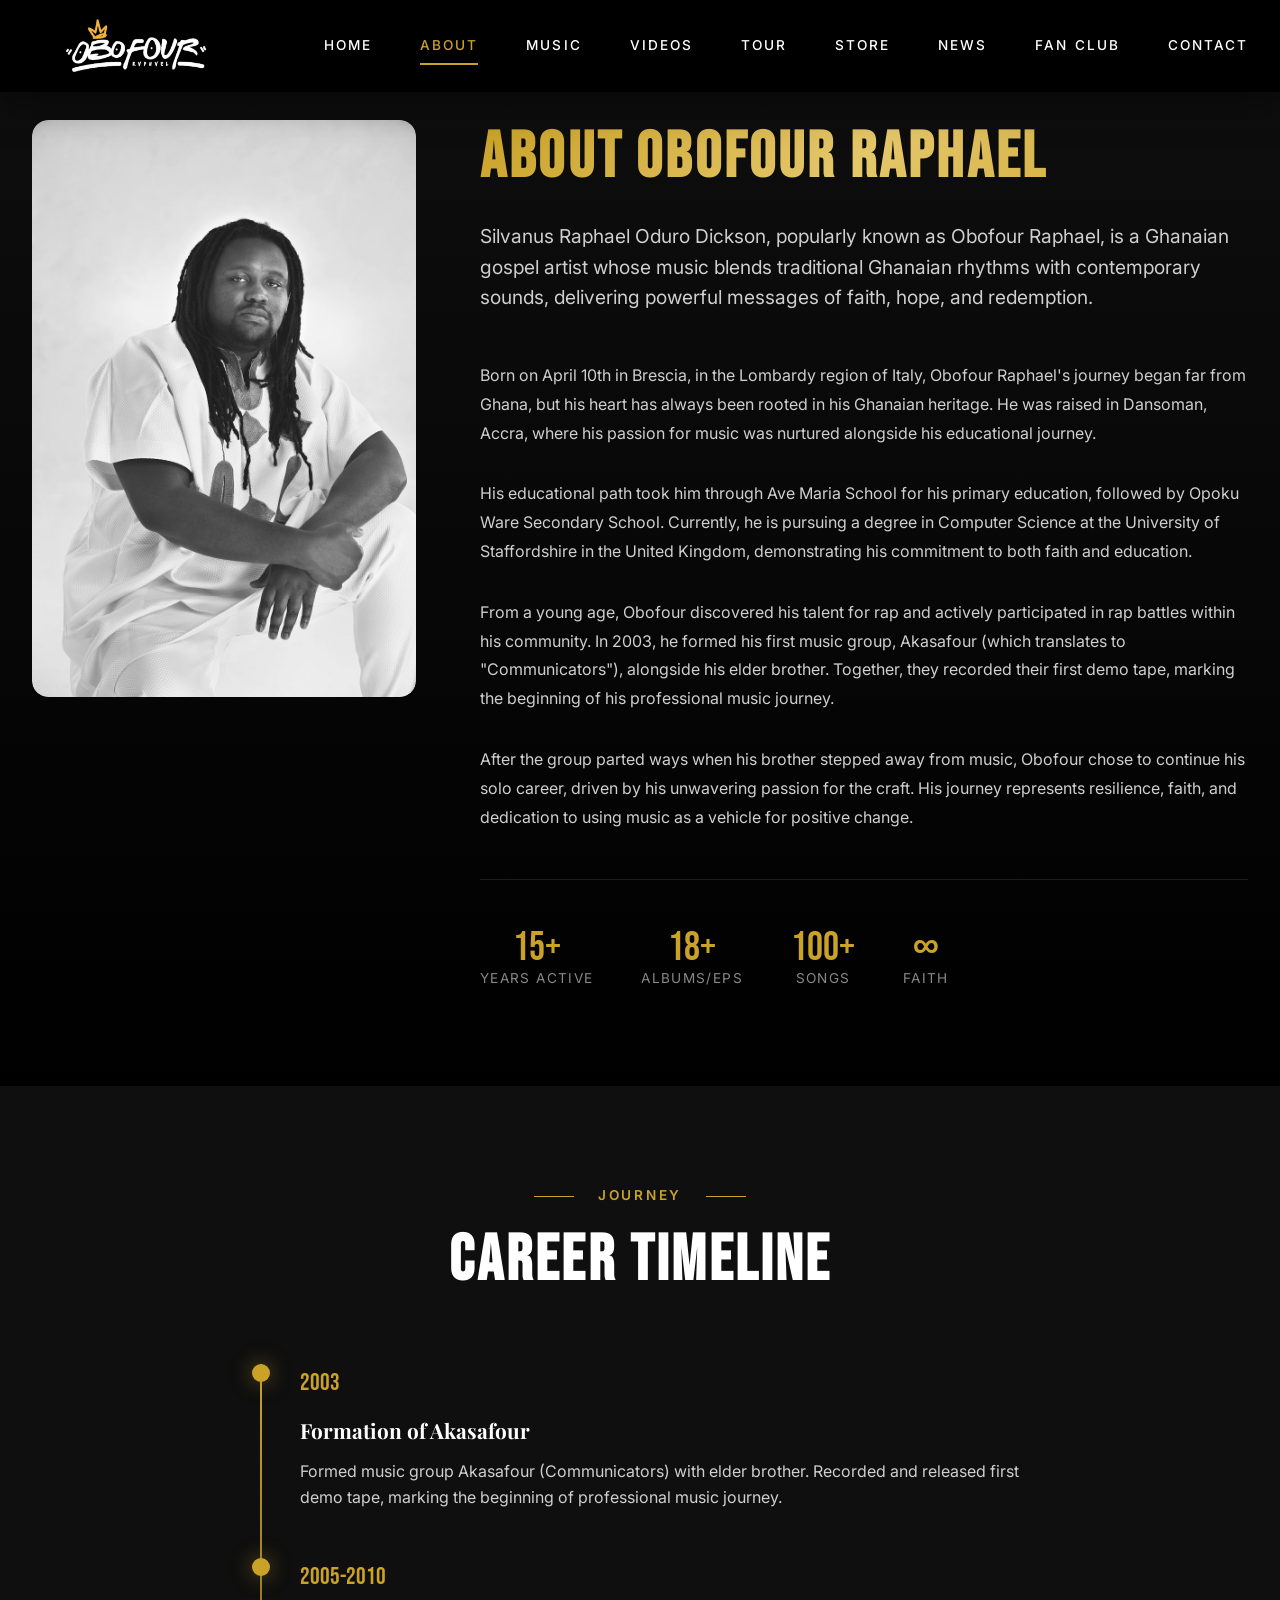
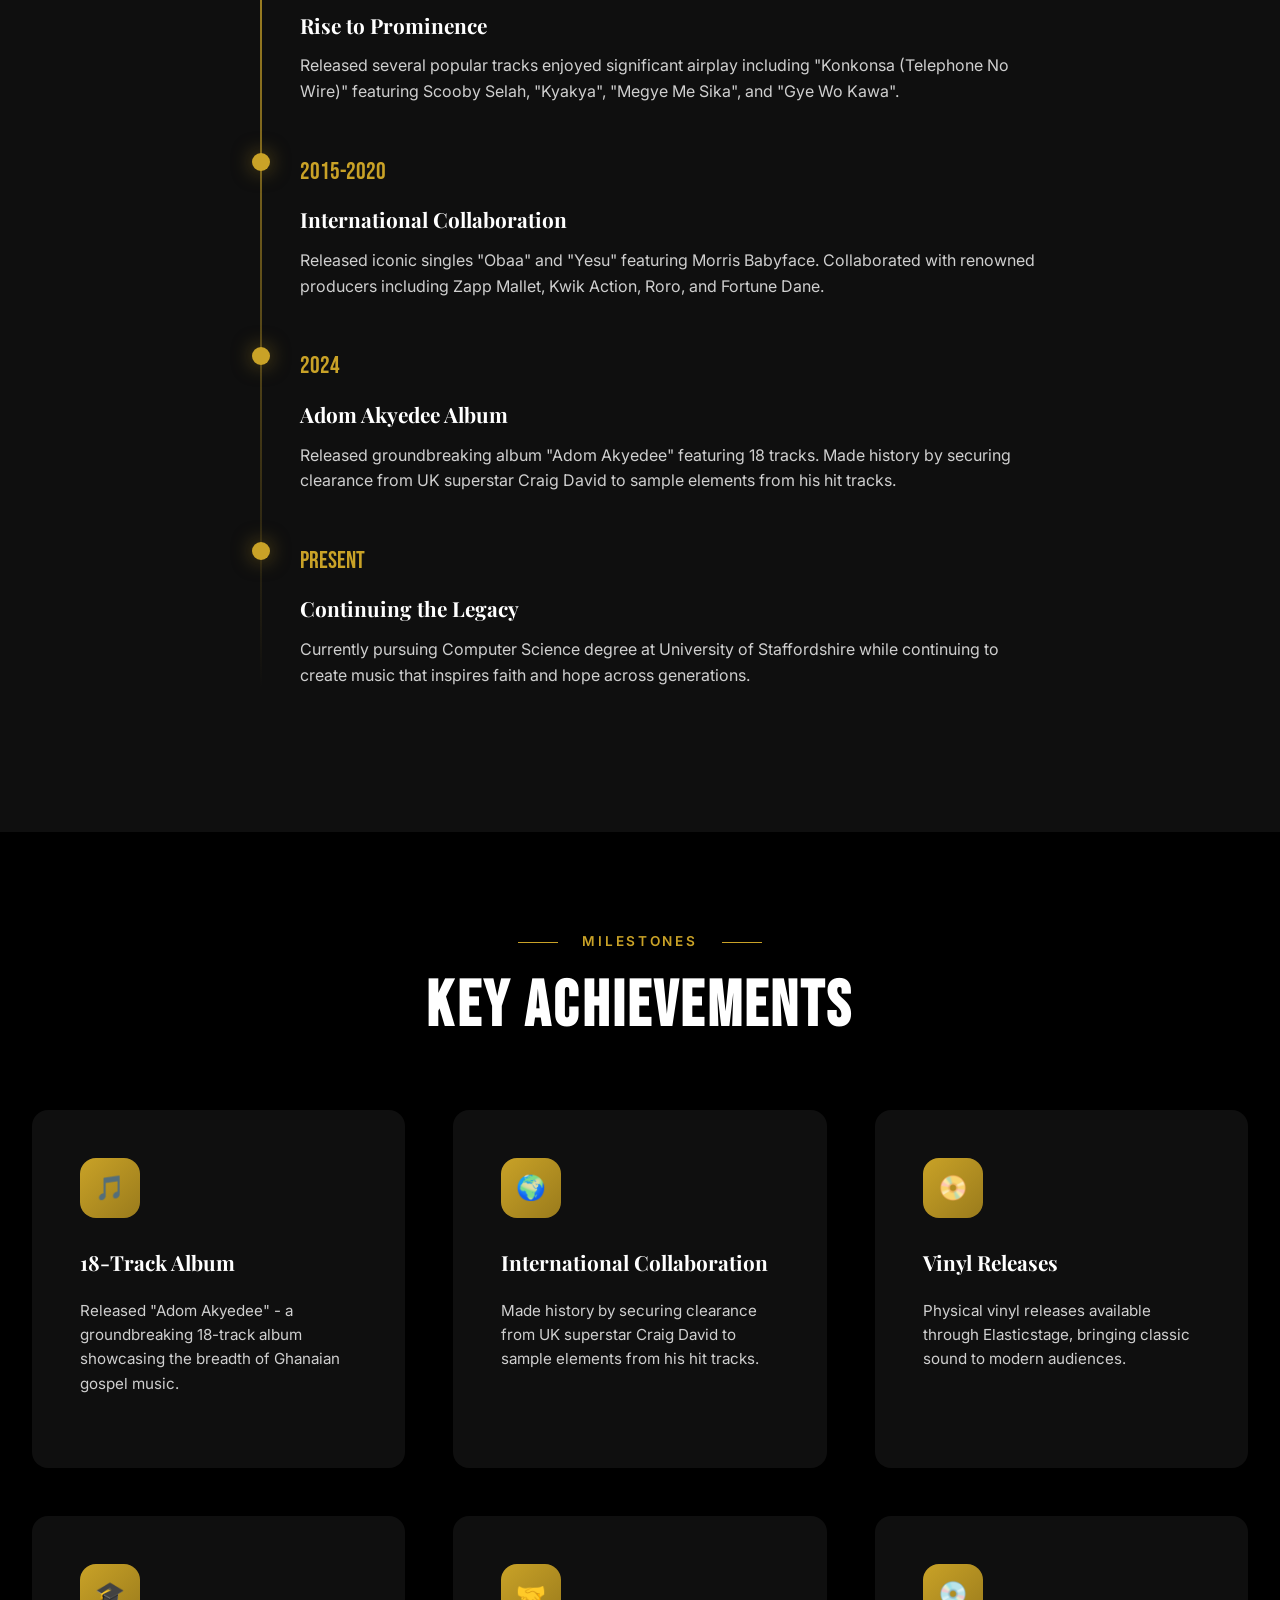
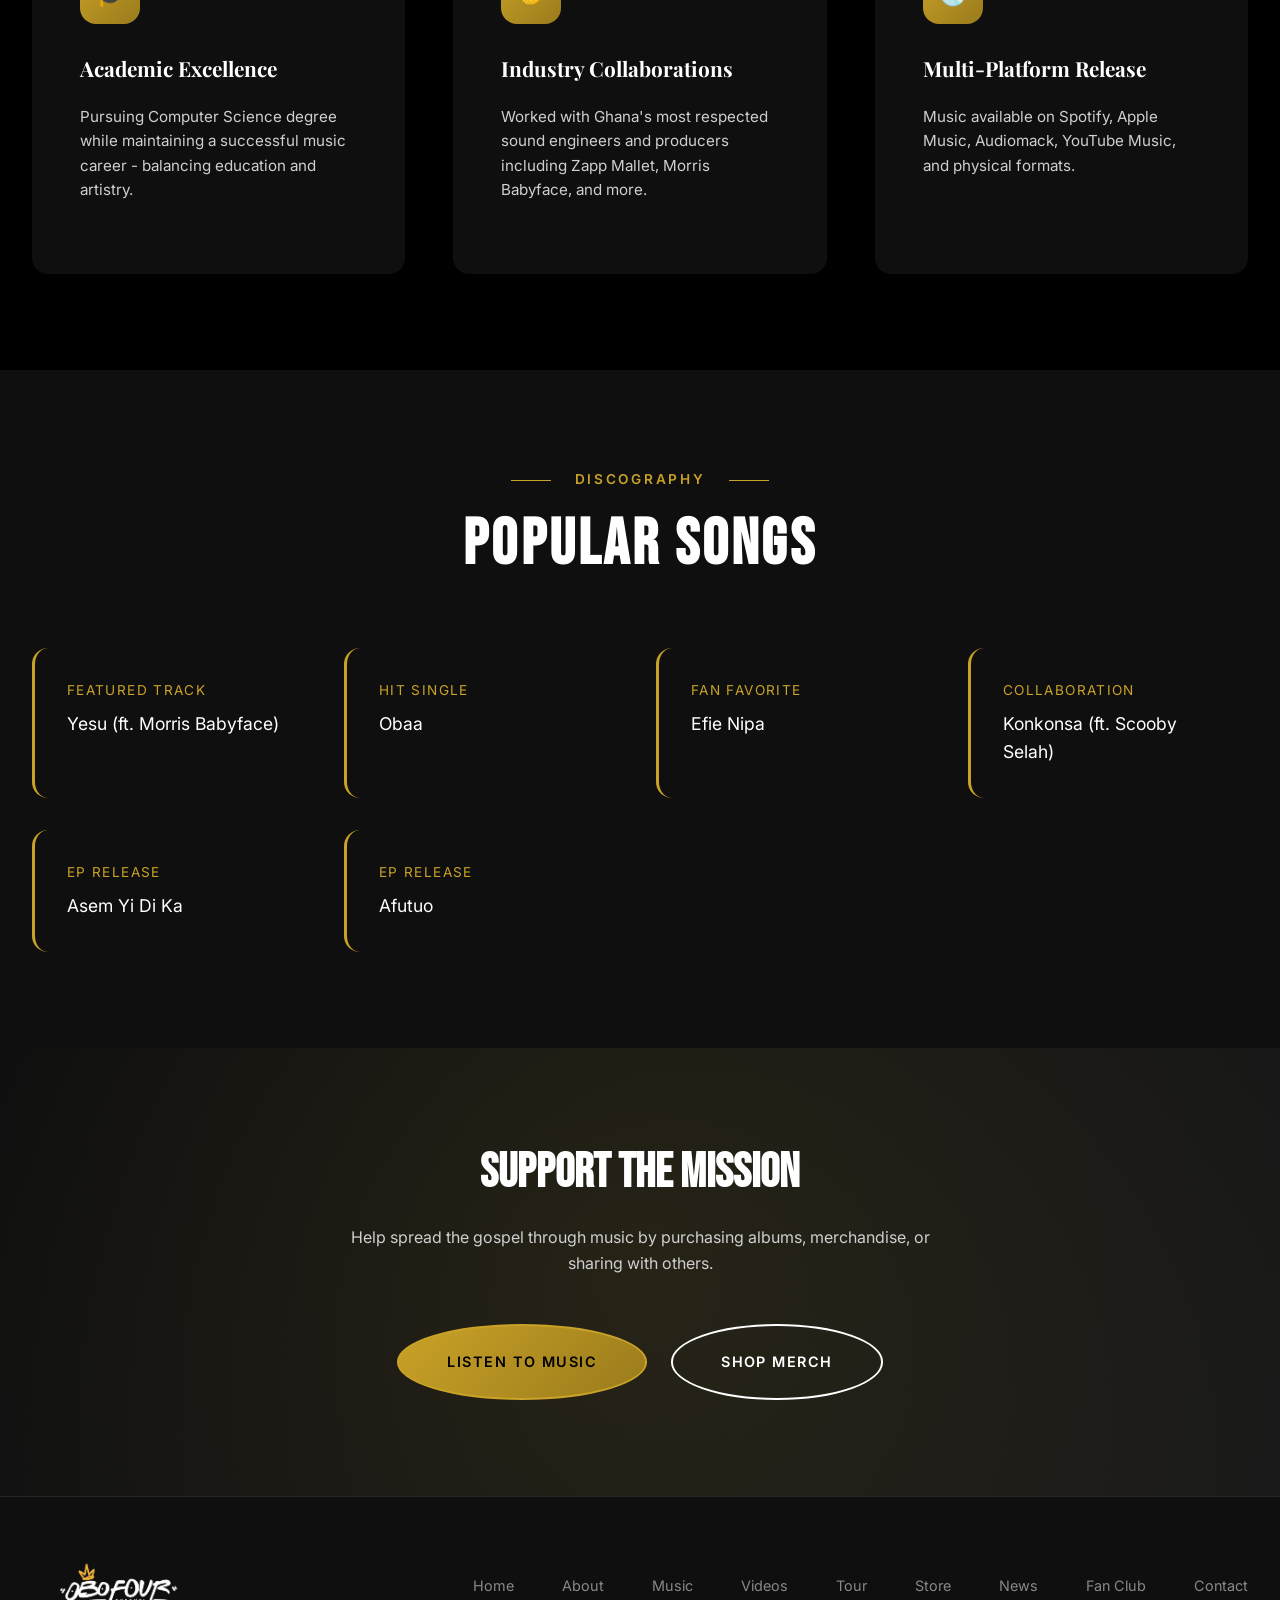
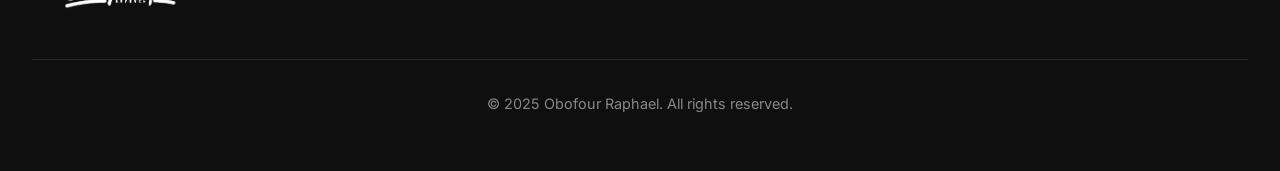
==== commit a66f0435: "New page loader fix" ====
--- a/about.html
+++ b/about.html
@@ -261,11 +261,24 @@
     </footer>
 
     <script>
-        // Page Loader
+        // Page Loader - Use DOMContentLoaded for faster hiding
+        document.addEventListener('DOMContentLoaded', function() {
+            setTimeout(function() {
+                var loader = document.getElementById('page-loader');
+                if (loader) {
+                    loader.classList.add('hidden');
+                }
+            }, 1500);
+        });
+
+        // Fallback: Hide loader after max 5 seconds regardless
         window.addEventListener('load', function() {
             setTimeout(function() {
-                document.getElementById('page-loader').classList.add('hidden');
-            }, 1500);
+                var loader = document.getElementById('page-loader');
+                if (loader) {
+                    loader.classList.add('hidden');
+                }
+            }, 500);
         });
 
         // Mobile Menu Toggle
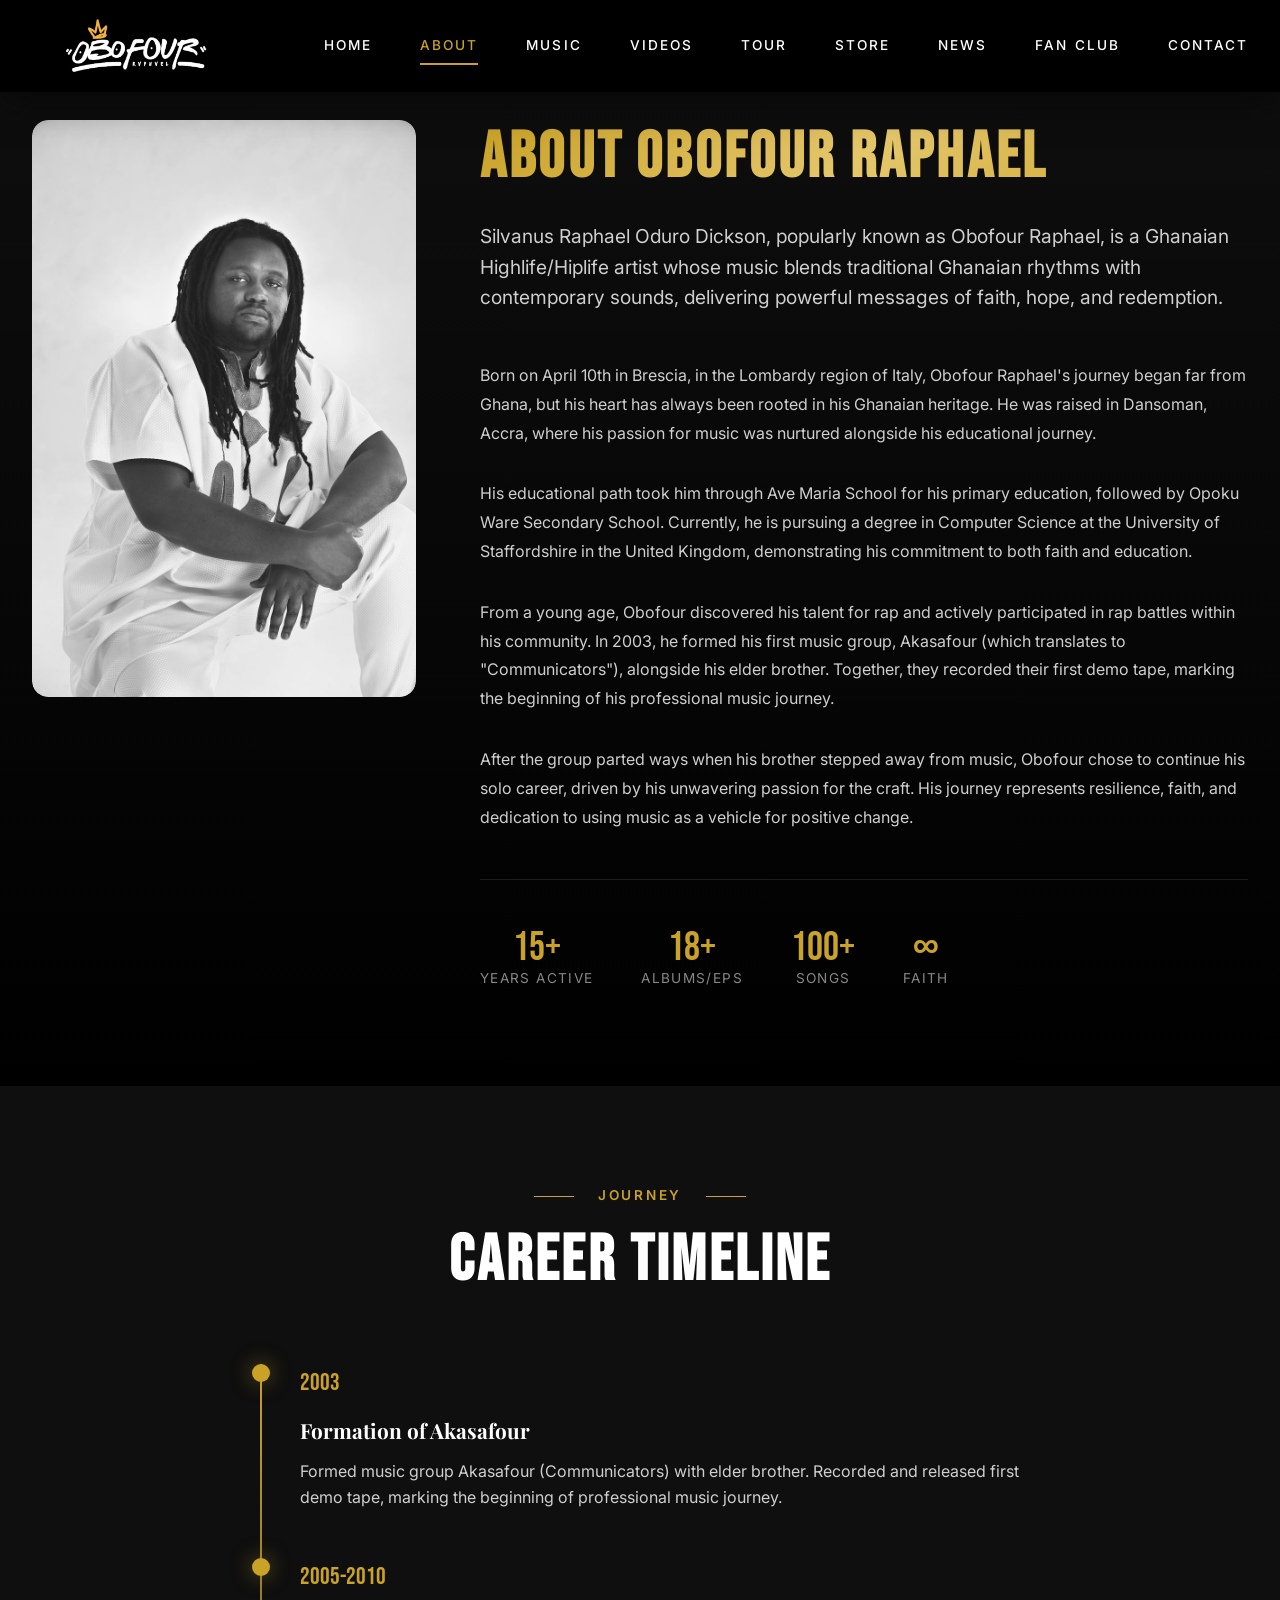
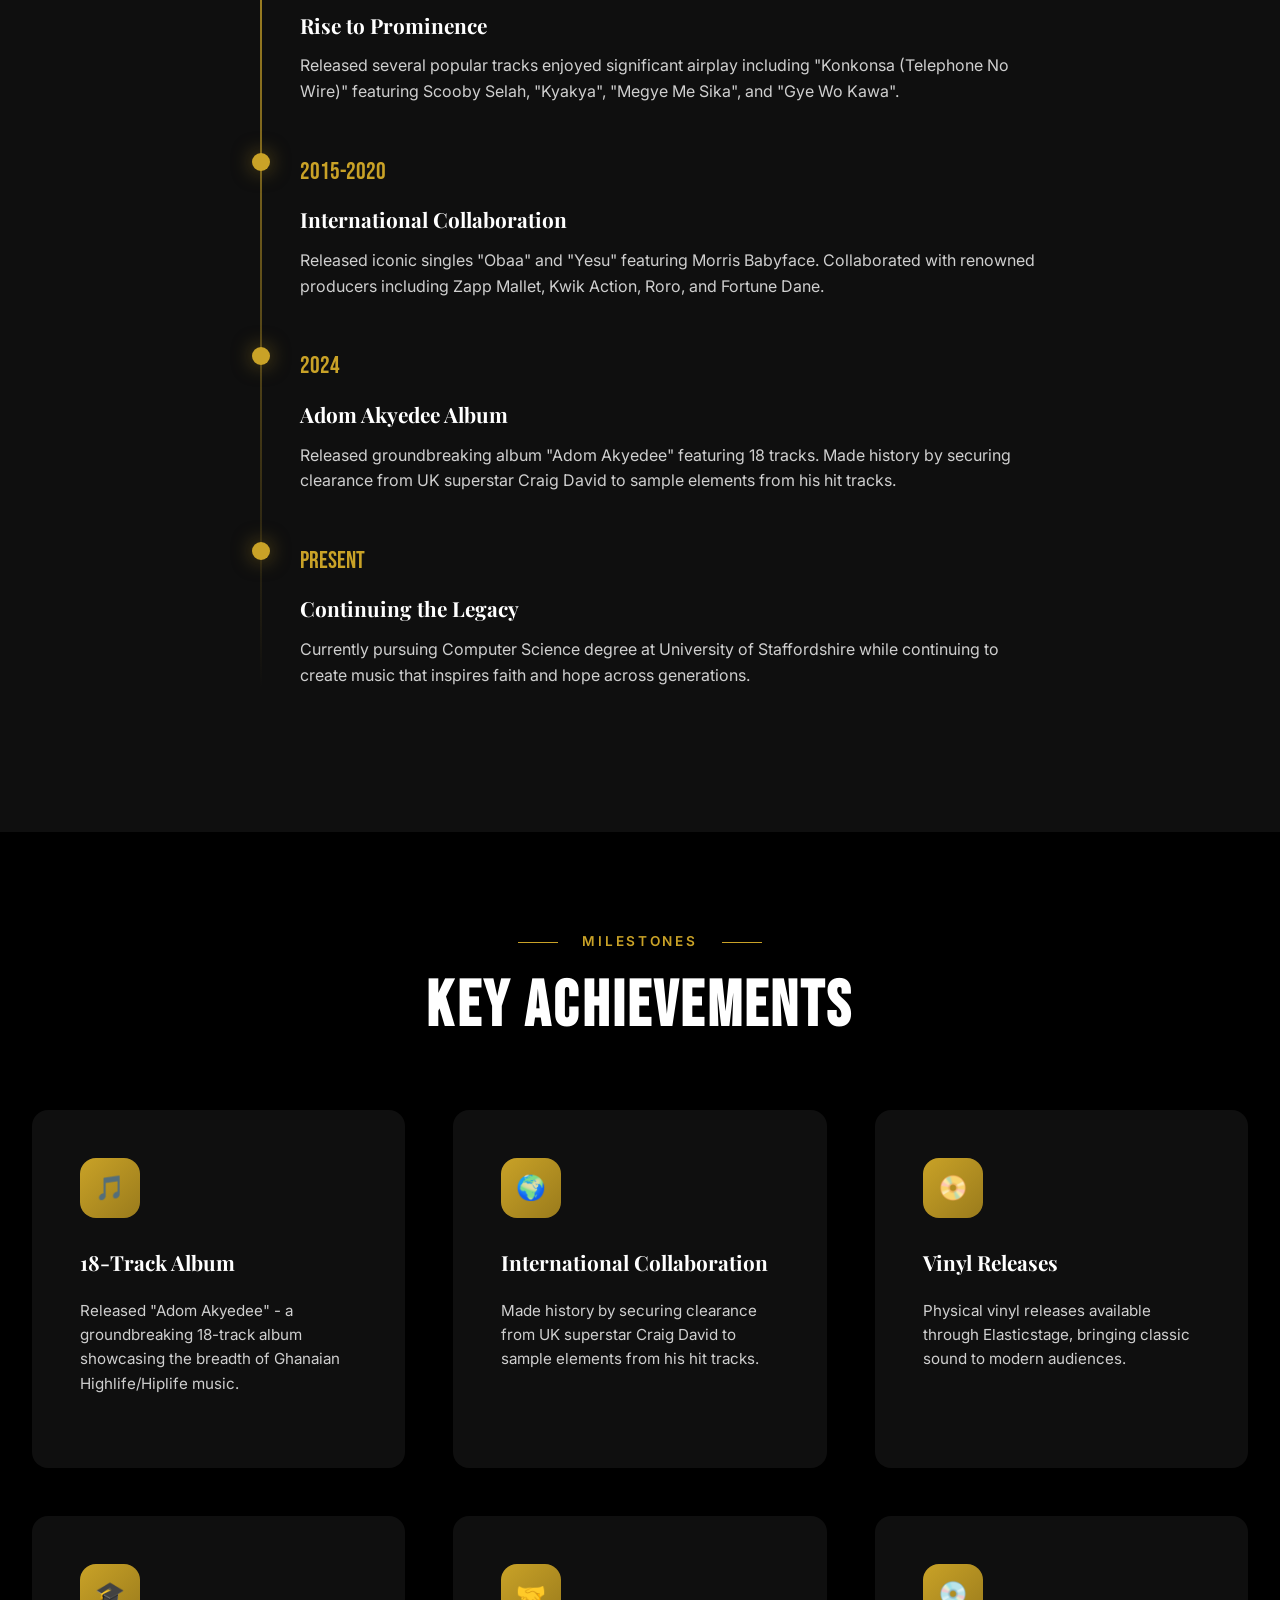
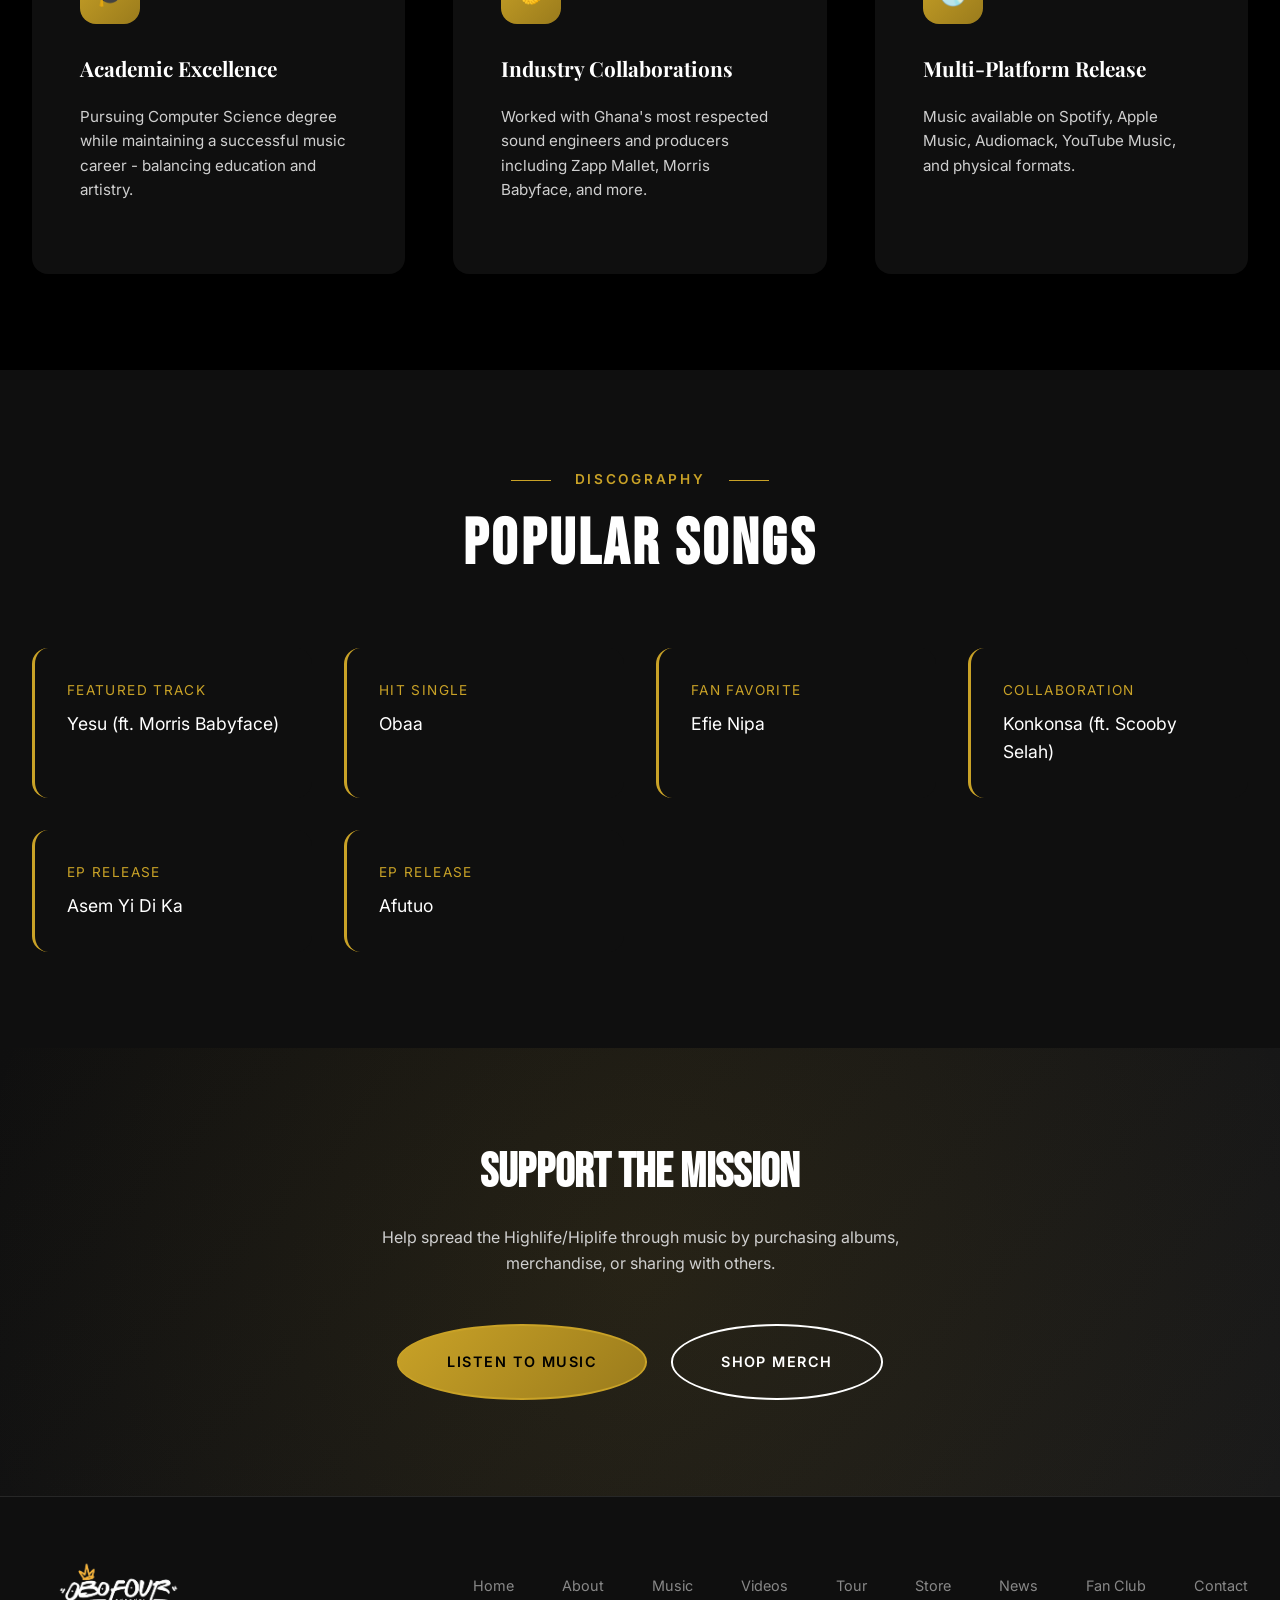
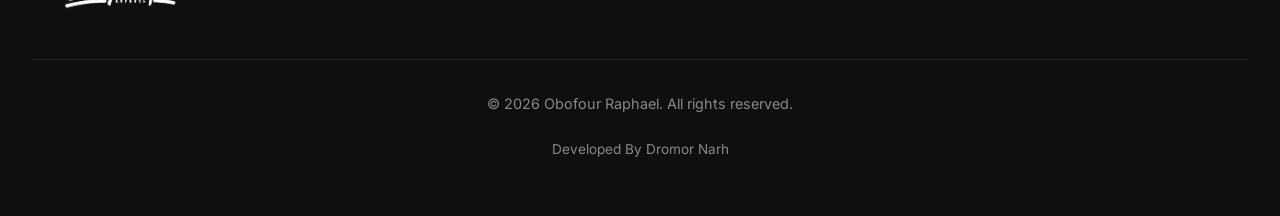
==== commit 0e7cea4a: "New Additions" ====
--- a/about.html
+++ b/about.html
@@ -4,9 +4,9 @@
     <meta charset="UTF-8">
     <meta name="viewport" content="width=device-width, initial-scale=1.0">
     <title>About | Obofour Raphael</title>
-    <meta name="description" content="Learn about Obofour Raphael - his journey from Italy to Ghana, his music career, and his mission to spread the gospel through music.">
+    <meta name="description" content="Learn about Obofour Raphael - his journey from Italy to Ghana, his music career, and his mission to spread the Highlife/Hiplife through music.">
     <meta property="og:title" content="About | Obofour Raphael">
-    <meta property="og:description" content="Discover the story of Ghanaian gospel artist Obofour Raphael.">
+    <meta property="og:description" content="Discover the story of Ghanaian Highlife/Hiplife artist Obofour Raphael.">
     <meta property="og:image" content="ObofourThumb.jpg">
     <meta property="og:url" content="https://obo4raphael.com/about.html">
     <meta property="og:type" content="website">
@@ -19,6 +19,15 @@
     <link rel="icon" type="image/png" href="obofourlogoo.png">
 </head>
 <body>
+    <!-- Page Loader - Hide after exactly 2 seconds, no waiting for resources -->
+    <script>
+        setTimeout(function() {
+            var loader = document.getElementById('page-loader');
+            if (loader) {
+                loader.classList.add('hidden');
+            }
+        }, 2000);
+    </script>
     <!-- Page Loader -->
     <div class="page-loader" id="page-loader">
         <div class="loader-content">
@@ -59,7 +68,7 @@
                 </div>
                 <div class="bio-content">
                     <h1 class="gradient-text">About Obofour Raphael</h1>
-                    <p class="bio-lead">Silvanus Raphael Oduro Dickson, popularly known as Obofour Raphael, is a Ghanaian gospel artist whose music blends traditional Ghanaian rhythms with contemporary sounds, delivering powerful messages of faith, hope, and redemption.</p>
+                    <p class="bio-lead">Silvanus Raphael Oduro Dickson, popularly known as Obofour Raphael, is a Ghanaian Highlife/Hiplife artist whose music blends traditional Ghanaian rhythms with contemporary sounds, delivering powerful messages of faith, hope, and redemption.</p>
                     
                     <div class="bio-text">
                         <p>Born on April 10th in Brescia, in the Lombardy region of Italy, Obofour Raphael's journey began far from Ghana, but his heart has always been rooted in his Ghanaian heritage. He was raised in Dansoman, Accra, where his passion for music was nurtured alongside his educational journey.</p>
@@ -148,7 +157,7 @@
                 <div class="about-card reveal">
                     <div class="about-icon">🎵</div>
                     <h3>18-Track Album</h3>
-                    <p>Released "Adom Akyedee" - a groundbreaking 18-track album showcasing the breadth of Ghanaian gospel music.</p>
+                    <p>Released "Adom Akyedee" - a groundbreaking 18-track album showcasing the breadth of Ghanaian Highlife/Hiplife music.</p>
                 </div>
                 
                 <div class="about-card reveal reveal-delay-1">
@@ -226,7 +235,7 @@
         <div class="container">
             <div class="newsletter-content reveal">
                 <h2 class="newsletter-title">Support the Mission</h2>
-                <p class="newsletter-text">Help spread the gospel through music by purchasing albums, merchandise, or sharing with others.</p>
+                <p class="newsletter-text">Help spread the Highlife/Hiplife through music by purchasing albums, merchandise, or sharing with others.</p>
                 <div class="hero-buttons" style="justify-content: center;">
                     <a href="music.html" class="btn btn-primary">Listen to Music</a>
                     <a href="store.html" class="btn btn-secondary">Shop Merch</a>
@@ -255,32 +264,13 @@
                 </div>
             </div>
             <div class="footer-bottom">
-                <p class="footer-copyright">© 2025 Obofour Raphael. All rights reserved.</p>
+                <p class="footer-copyright">© 2026 Obofour Raphael. All rights reserved.</p>
+                <p style="margin-top: 8px; font-size: 0.85rem; color: var(--color-text-muted);">Developed By Dromor Narh</p>
             </div>
         </div>
     </footer>
 
     <script>
-        // Page Loader - Use DOMContentLoaded for faster hiding
-        document.addEventListener('DOMContentLoaded', function() {
-            setTimeout(function() {
-                var loader = document.getElementById('page-loader');
-                if (loader) {
-                    loader.classList.add('hidden');
-                }
-            }, 1500);
-        });
-
-        // Fallback: Hide loader after max 5 seconds regardless
-        window.addEventListener('load', function() {
-            setTimeout(function() {
-                var loader = document.getElementById('page-loader');
-                if (loader) {
-                    loader.classList.add('hidden');
-                }
-            }, 500);
-        });
-
         // Mobile Menu Toggle
         document.getElementById('navbar-toggle').addEventListener('click', function() {
             this.classList.toggle('active');
--- a/css/main.css
+++ b/css/main.css
@@ -1135,7 +1135,7 @@
     transition: opacity 0.5s ease, visibility 0.5s ease;
 }
 
-.page-loader.hidden { opacity: 0; visibility: hidden; }
+.page-loader.hidden { opacity: 0; visibility: hidden; display: none; }
 .loader-content { text-align: center; }
 .loader-logo { width: 100px; height: auto; margin-bottom: var(--space-lg); animation: pulse 2s ease-in-out infinite; }
 
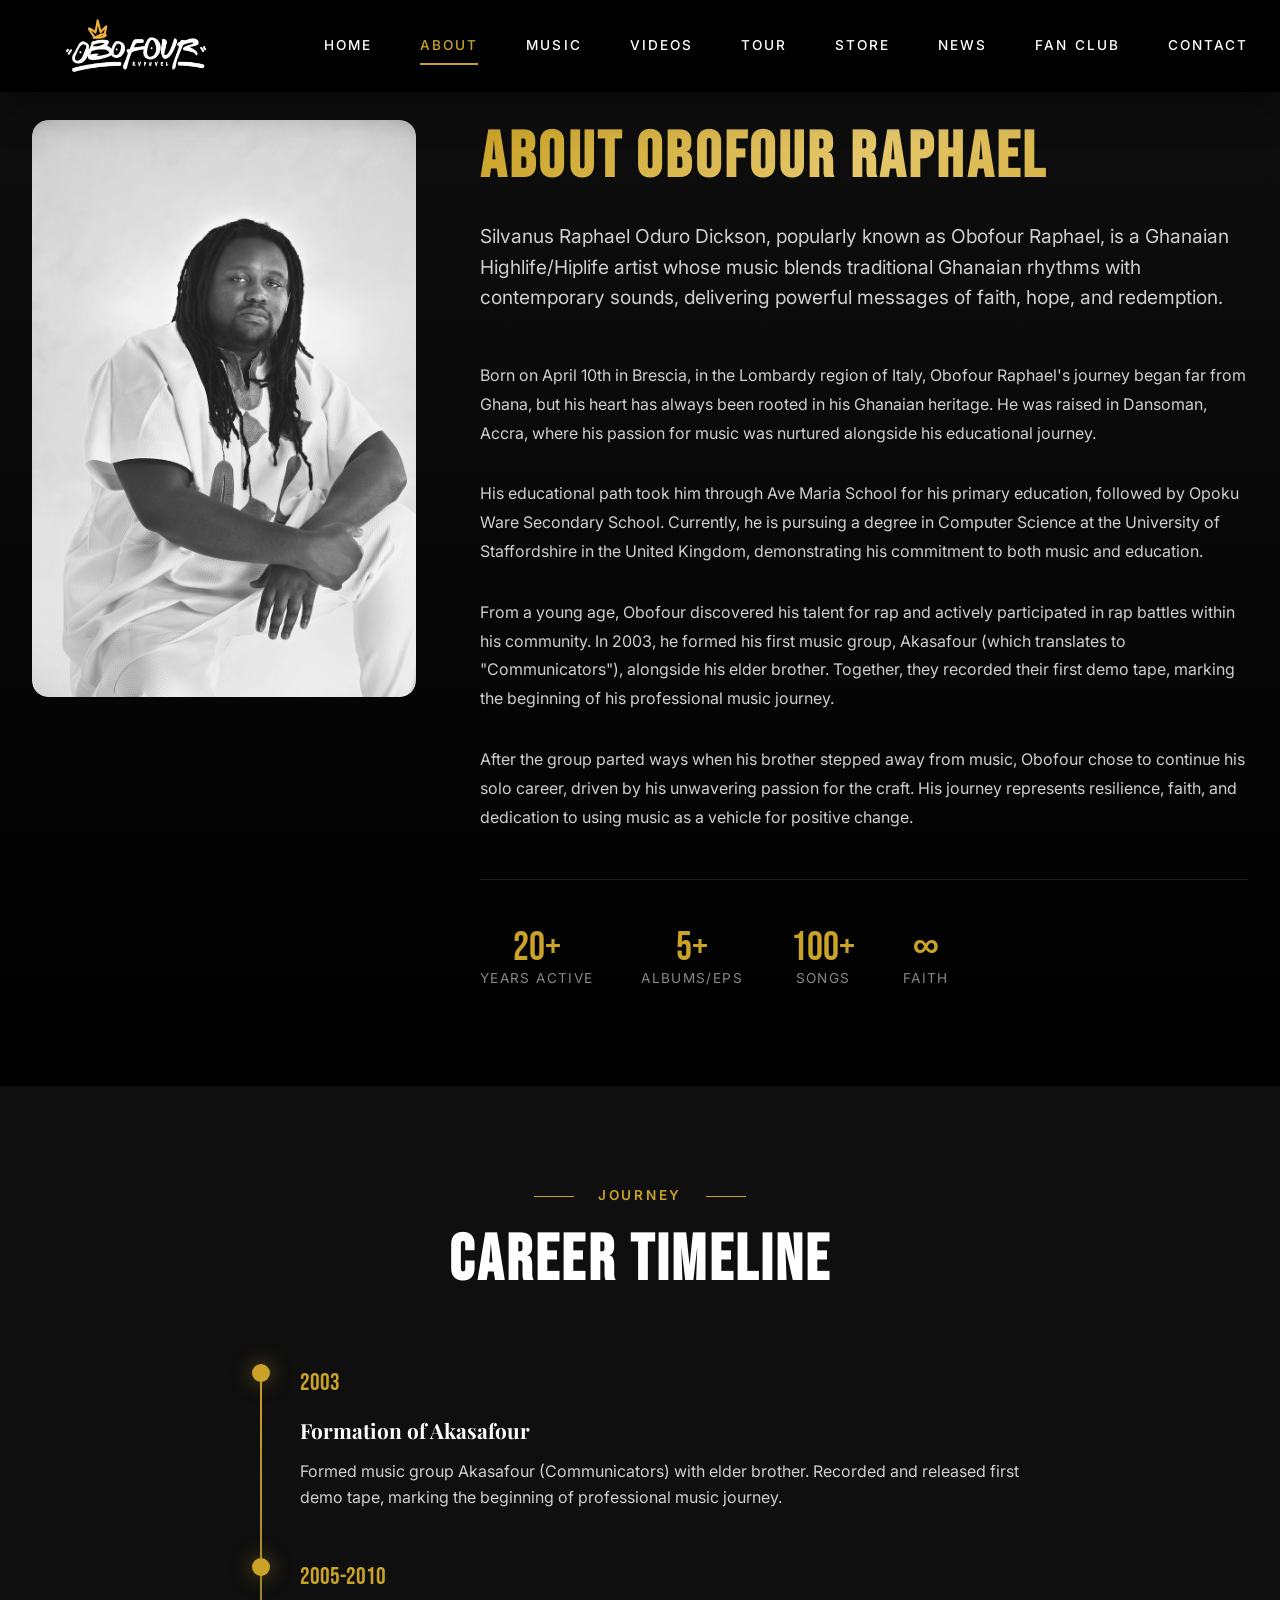
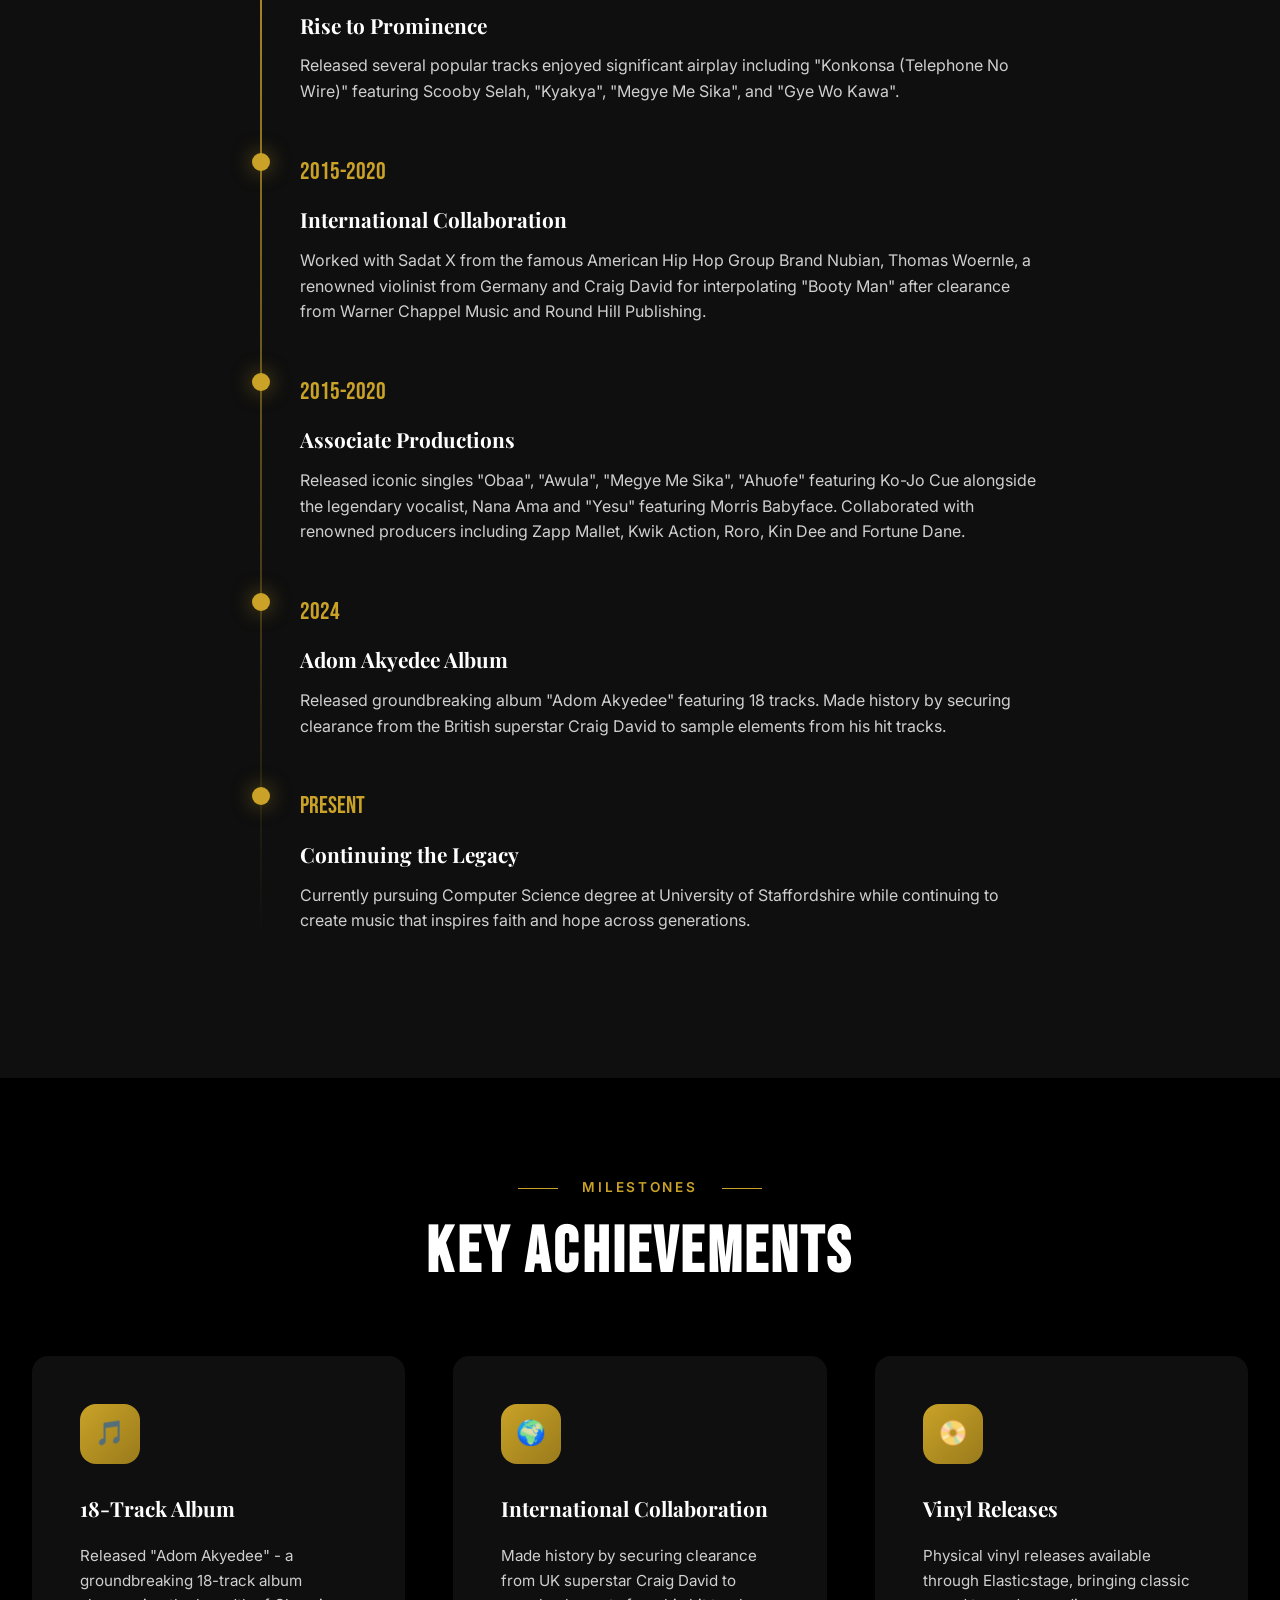
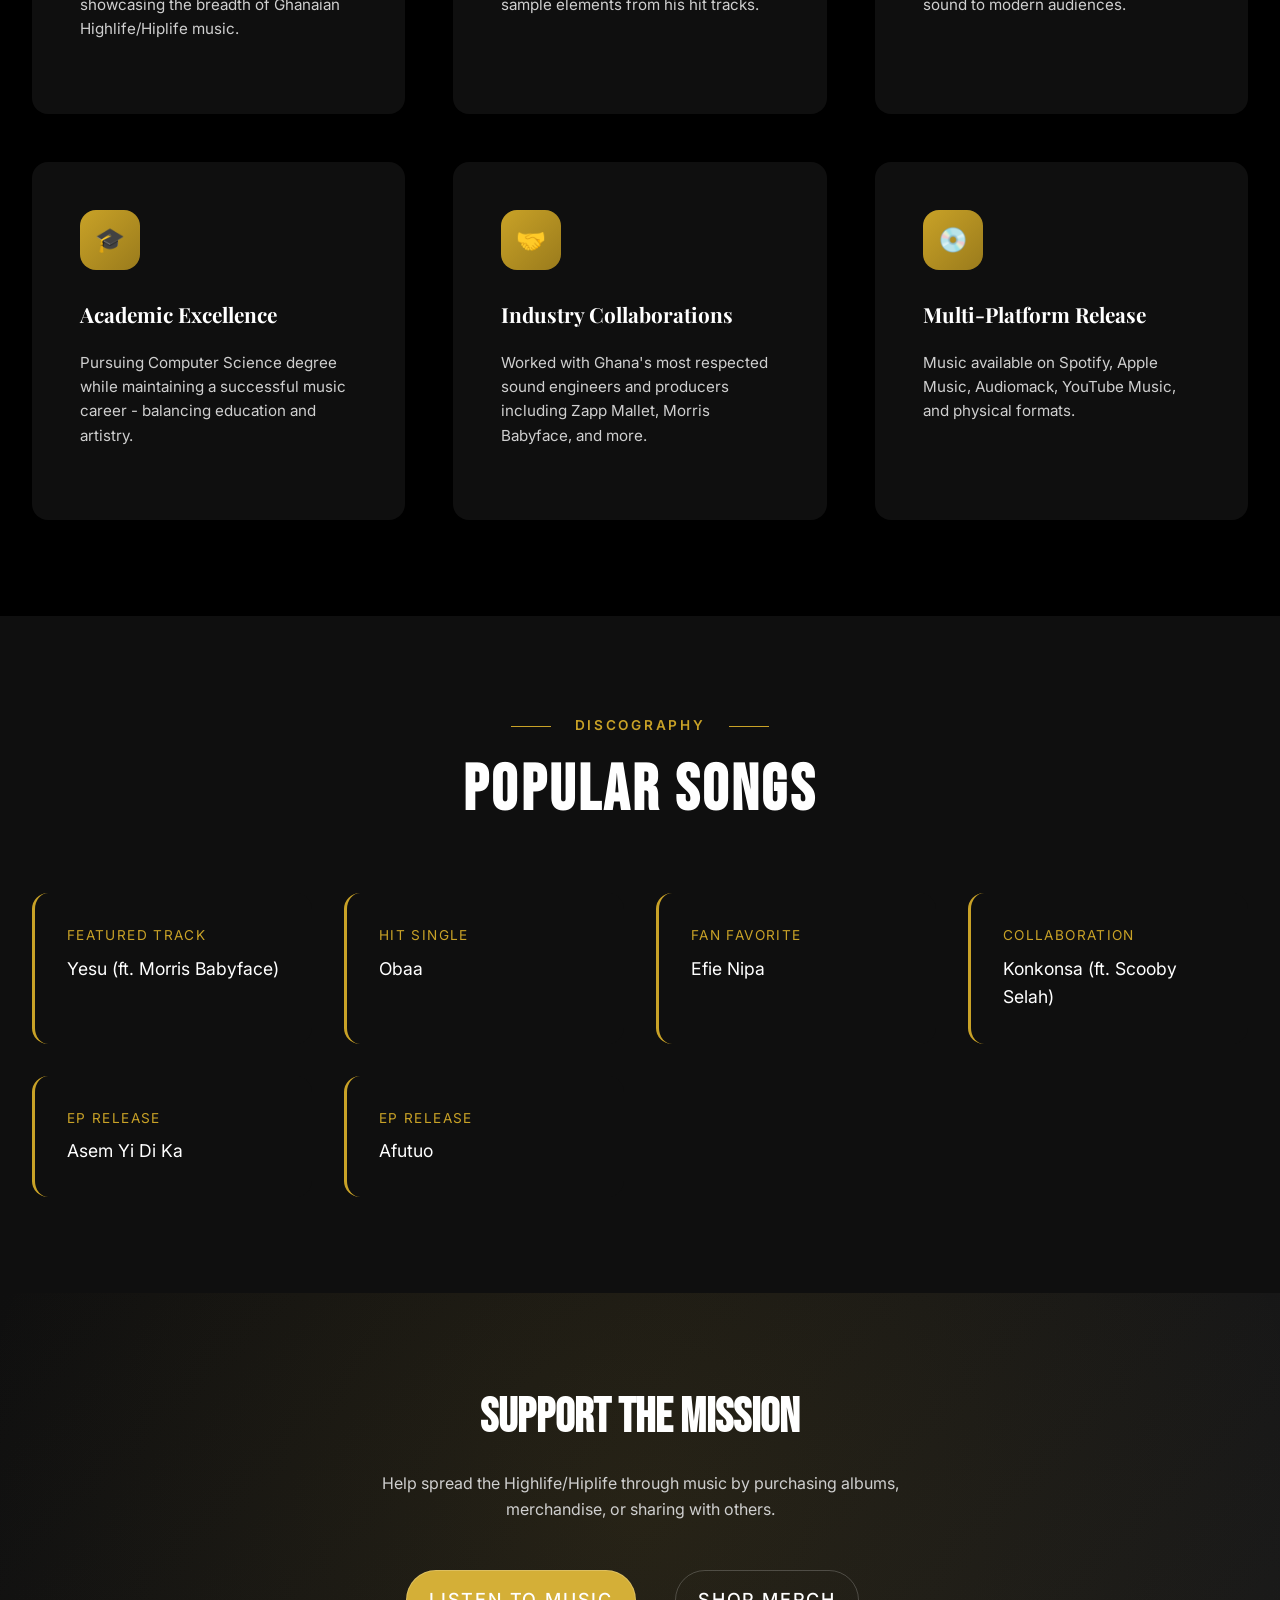
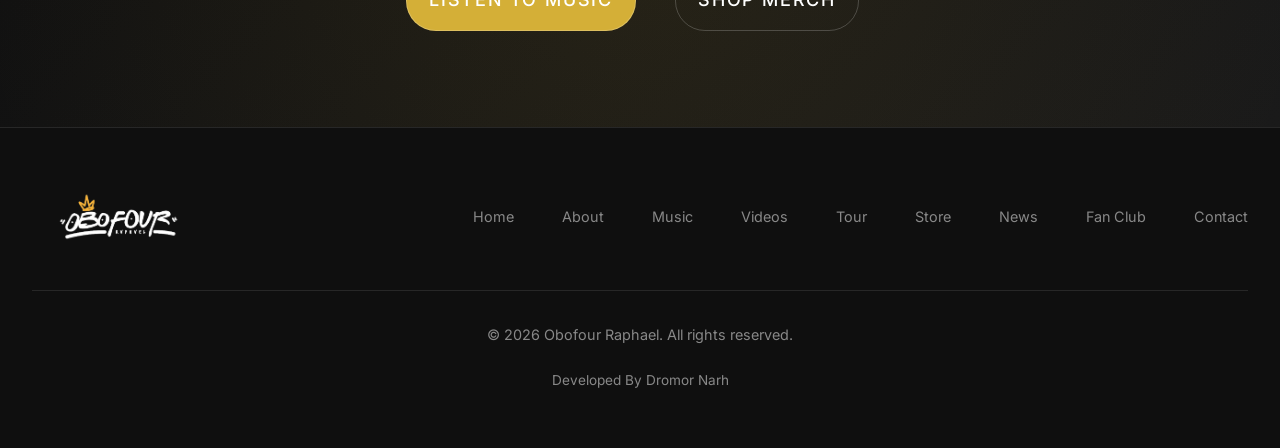
==== commit 5d50edfb: "Changes HTML" ====
--- a/about.html
+++ b/about.html
@@ -73,7 +73,7 @@
                     <div class="bio-text">
                         <p>Born on April 10th in Brescia, in the Lombardy region of Italy, Obofour Raphael's journey began far from Ghana, but his heart has always been rooted in his Ghanaian heritage. He was raised in Dansoman, Accra, where his passion for music was nurtured alongside his educational journey.</p>
                         
-                        <p>His educational path took him through Ave Maria School for his primary education, followed by Opoku Ware Secondary School. Currently, he is pursuing a degree in Computer Science at the University of Staffordshire in the United Kingdom, demonstrating his commitment to both faith and education.</p>
+                        <p>His educational path took him through Ave Maria School for his primary education, followed by Opoku Ware Secondary School. Currently, he is pursuing a degree in Computer Science at the University of Staffordshire in the United Kingdom, demonstrating his commitment to both music and education.</p>
                         
                         <p>From a young age, Obofour discovered his talent for rap and actively participated in rap battles within his community. In 2003, he formed his first music group, Akasafour (which translates to "Communicators"), alongside his elder brother. Together, they recorded their first demo tape, marking the beginning of his professional music journey.</p>
                         
@@ -82,11 +82,11 @@
 
                     <div class="bio-stats">
                         <div class="bio-stat">
-                            <div class="bio-stat-number">15+</div>
+                            <div class="bio-stat-number">20+</div>
                             <div class="bio-stat-label">Years Active</div>
                         </div>
                         <div class="bio-stat">
-                            <div class="bio-stat-number">18+</div>
+                            <div class="bio-stat-number">5+</div>
                             <div class="bio-stat-label">Albums/EPs</div>
                         </div>
                         <div class="bio-stat">
@@ -127,13 +127,19 @@
                 <div class="timeline-item reveal reveal-delay-2">
                     <div class="timeline-year">2015-2020</div>
                     <h3 class="timeline-title">International Collaboration</h3>
-                    <p class="timeline-text">Released iconic singles "Obaa" and "Yesu" featuring Morris Babyface. Collaborated with renowned producers including Zapp Mallet, Kwik Action, Roro, and Fortune Dane.</p>
+                    <p class="timeline-text">Worked with Sadat X from the famous American Hip Hop Group Brand Nubian, Thomas Woernle, a renowned violinist from Germany and Craig David for interpolating "Booty Man" after clearance from Warner Chappel Music and Round Hill Publishing.</p>
+                </div>
+
+                <div class="timeline-item reveal reveal-delay-2">
+                    <div class="timeline-year">2015-2020</div>
+                    <h3 class="timeline-title">Associate Productions</h3>
+                    <p class="timeline-text">Released iconic singles "Obaa", "Awula", "Megye Me Sika", "Ahuofe" featuring Ko-Jo Cue alongside the legendary vocalist,  Nana Ama and "Yesu" featuring Morris Babyface. Collaborated with renowned producers including Zapp Mallet, Kwik Action, Roro, Kin Dee and Fortune Dane.</p>
                 </div>
                 
                 <div class="timeline-item reveal reveal-delay-3">
                     <div class="timeline-year">2024</div>
                     <h3 class="timeline-title">Adom Akyedee Album</h3>
-                    <p class="timeline-text">Released groundbreaking album "Adom Akyedee" featuring 18 tracks. Made history by securing clearance from UK superstar Craig David to sample elements from his hit tracks.</p>
+                    <p class="timeline-text">Released groundbreaking album "Adom Akyedee" featuring 18 tracks. Made history by securing clearance from the British superstar Craig David to sample elements from his hit tracks.</p>
                 </div>
                 
                 <div class="timeline-item reveal reveal-delay-4">
--- a/css/main.css
+++ b/css/main.css
@@ -172,9 +172,19 @@
 .btn:hover::before { left: 100%; }
 
 .btn-primary {
-    background: linear-gradient(135deg, var(--color-accent-gold) 0%, var(--color-accent-gold-dark) 100%);
-    color: var(--color-primary);
     border-color: var(--color-accent-gold);
+    display:inline-block;
+    padding:15px 22px;
+    margin-right:15px;
+    font-size:18px;
+    font-weight:500;
+    text-decoration:none;
+    color:#fff;
+    background: #d4af37;
+    border:1px solid rgba(255,255,255,0.2);
+    border-radius:30px;
+    backdrop-filter: blur(6px);
+    transition:all 0.25s ease;
 }
 
 .btn-primary:hover {
@@ -185,9 +195,20 @@
 }
 
 .btn-secondary {
-    background: transparent;
-    color: var(--color-text-primary);
-    border-color: var(--color-text-primary);
+    border-color: var(--color-accent-gold);
+    display:inline-block;
+    padding:15px 22px;
+    margin-right:15px;
+    font-size:18px;
+    font-weight:500;
+    text-decoration:none;
+    color:#fff;
+    background: #d4af3700;
+    border:1px solid rgba(255,255,255,0.2);
+    border-radius:30px;
+    backdrop-filter: blur(6px);
+    transition:all 0.25s ease;
+    
 }
 
 .btn-secondary:hover {
@@ -197,10 +218,18 @@
 }
 
 .btn-ghost {
-    background: rgba(255, 255, 255, 0.1);
-    color: var(--color-text-primary);
-    border-color: rgba(255, 255, 255, 0.2);
-    backdrop-filter: blur(10px);
+    display:inline-block;
+    padding:8px 16px;
+    margin-right:8px;
+    font-size:13px;
+    font-weight:500;
+    text-decoration:none;
+    color:#fff;
+    background:rgba(255,255,255,0.08);
+    border:1px solid rgba(255,255,255,0.2);
+    border-radius:20px;
+    backdrop-filter: blur(6px);
+    transition:all 0.25s ease;
 }
 
 .btn-ghost:hover {
@@ -458,7 +487,7 @@
 
 .album-grid {
     display: grid;
-    grid-template-columns: repeat(auto-fill, minmax(300px, 1fr));
+    grid-template-columns: repeat(auto-fill, minmax(300px, 3fr));
     gap: var(--space-xl);
 }
 
@@ -532,13 +561,19 @@
 
 .album-links { display: flex; gap: var(--space-sm); flex-wrap: wrap; }
 
-.album-link {
-    padding: var(--space-xs) var(--space-md);
-    font-size: 0.8rem;
-    border-radius: var(--radius-full);
-    background: rgba(255, 255, 255, 0.1);
-    color: var(--color-text-secondary);
-    transition: var(--transition-base);
+.album-link{
+    display:inline-block;
+    padding:8px 16px;
+    margin-right:8px;
+    font-size:13px;
+    font-weight:500;
+    text-decoration:none;
+    color:#fff;
+    background:rgba(255,255,255,0.08);
+    border:1px solid rgba(255,255,255,0.2);
+    border-radius:20px;
+    backdrop-filter: blur(6px);
+    transition:all 0.25s ease;
 }
 
 .album-link:hover {
@@ -1458,3 +1493,229 @@
     font-size: 1.1rem;
     color: var(--color-text-primary);
 }
+
+/* =============================== */
+/* LUXURY GOLD ALBUM PURCHASE CTA */
+/* =============================== */
+
+.luxury-cta{
+    margin-top: var(--space-xl);
+    padding: 50px 35px;
+    text-align: center;
+
+    /* champagne / pearl background instead of white */
+    background: linear-gradient(
+        145deg,
+        #f7f4ec,
+        #efe8d6,
+        #f7f4ec
+    );
+
+    border-radius: 18px;
+
+    border: 2px solid rgba(212,175,55,0.45);
+
+    box-shadow:
+        0 12px 45px rgba(0,0,0,0.35),
+        0 0 35px rgba(212,175,55,0.18);
+
+    max-width: 720px;
+    margin-left: auto;
+    margin-right: auto;
+
+    position: relative;
+    overflow: hidden;
+}
+
+
+/* =============================== */
+/* SUBTLE BLING SHINE */
+/* =============================== */
+
+.luxury-cta::before{
+    content: "";
+    position: absolute;
+    top: 0;
+    left: -150%;
+    width: 120%;
+    height: 100%;
+
+    background: linear-gradient(
+        120deg,
+        transparent,
+        rgba(255,255,255,0.55),
+        transparent
+    );
+
+    transform: skewX(-20deg);
+
+    /* slower animation */
+    animation: shineMove 14s infinite;
+}
+
+@keyframes shineMove{
+    0%{
+        left: -150%;
+    }
+
+    60%{
+        left: 150%;
+    }
+
+    100%{
+        left: 150%;
+    }
+}
+
+
+/* =============================== */
+/* TITLE */
+/* =============================== */
+
+.cta-title{
+    font-size: 32px;
+    font-weight: 700;
+    color: #1a1a1a;
+    margin-bottom: 8px;
+    letter-spacing: 0.5px;
+}
+
+
+/* =============================== */
+/* SUBTITLE */
+/* =============================== */
+
+.cta-subtitle{
+    color: #6b6b6b;
+    margin-bottom: 30px;
+}
+
+
+/* =============================== */
+/* GOLD BADGE */
+/* =============================== */
+
+.cta-badge{
+    display: inline-block;
+
+    background: linear-gradient(
+        135deg,
+        #c8a23a,
+        #ffd76a
+    );
+
+    color: #111;
+
+    padding: 6px 14px;
+
+    border-radius: 20px;
+
+    font-size: 12px;
+    font-weight: 600;
+
+    margin-bottom: 14px;
+
+    box-shadow: 0 4px 14px rgba(212,175,55,0.35);
+}
+
+
+/* =============================== */
+/* BUTTON LAYOUT */
+/* =============================== */
+
+.cta-buttons{
+    display: flex;
+    justify-content: center;
+    gap: 16px;
+    flex-wrap: wrap;
+}
+
+
+/* =============================== */
+/* GOLD BUTTON */
+/* =============================== */
+
+.gold-btn{
+    background: linear-gradient(
+        135deg,
+        #0250f8,
+        #926aff
+    );
+
+    color: #111;
+
+    padding: 13px 24px;
+
+    border-radius: 30px;
+
+    font-weight: 600;
+
+    text-decoration: none;
+
+    box-shadow: 0 6px 20px rgba(212,175,55,0.35);
+
+    transition: all 0.25s ease;
+}
+
+
+/* =============================== */
+/* GOLD OUTLINE BUTTON */
+/* =============================== */
+
+.gold-outline{
+    border: 2px solid #c8a23a;
+    background: linear-gradient(
+        135deg,
+        #c8a23a,
+        #ffd76a
+    );
+
+    color: #222;
+
+    padding: 12px 22px;
+
+    border-radius: 30px;
+
+    text-decoration: none;
+
+    font-weight: 600;
+
+    transition: all 0.25s ease;
+}
+
+
+/* =============================== */
+/* DARK BUTTON */
+/* =============================== */
+
+.white-btn{
+    background: #1a1a1a;
+
+    color: white;
+
+    padding: 13px 24px;
+
+    border-radius: 30px;
+
+    text-decoration: none;
+
+    font-weight: 600;
+
+    transition: all 0.25s ease;
+}
+
+
+/* =============================== */
+/* HOVER EFFECT */
+/* =============================== */
+
+.gold-btn:hover,
+.gold-outline:hover{
+    transform: translateY(-3px) scale(1.04);
+    box-shadow: 0 10px 28px rgba(212,175,55,0.45);
+    color: cornsilk;
+}
+.white-btn:hover{
+    transform: translateY(-3px) scale(1.04);
+    box-shadow: 0 10px 28px rgba(0,0,0,0.25);
+}
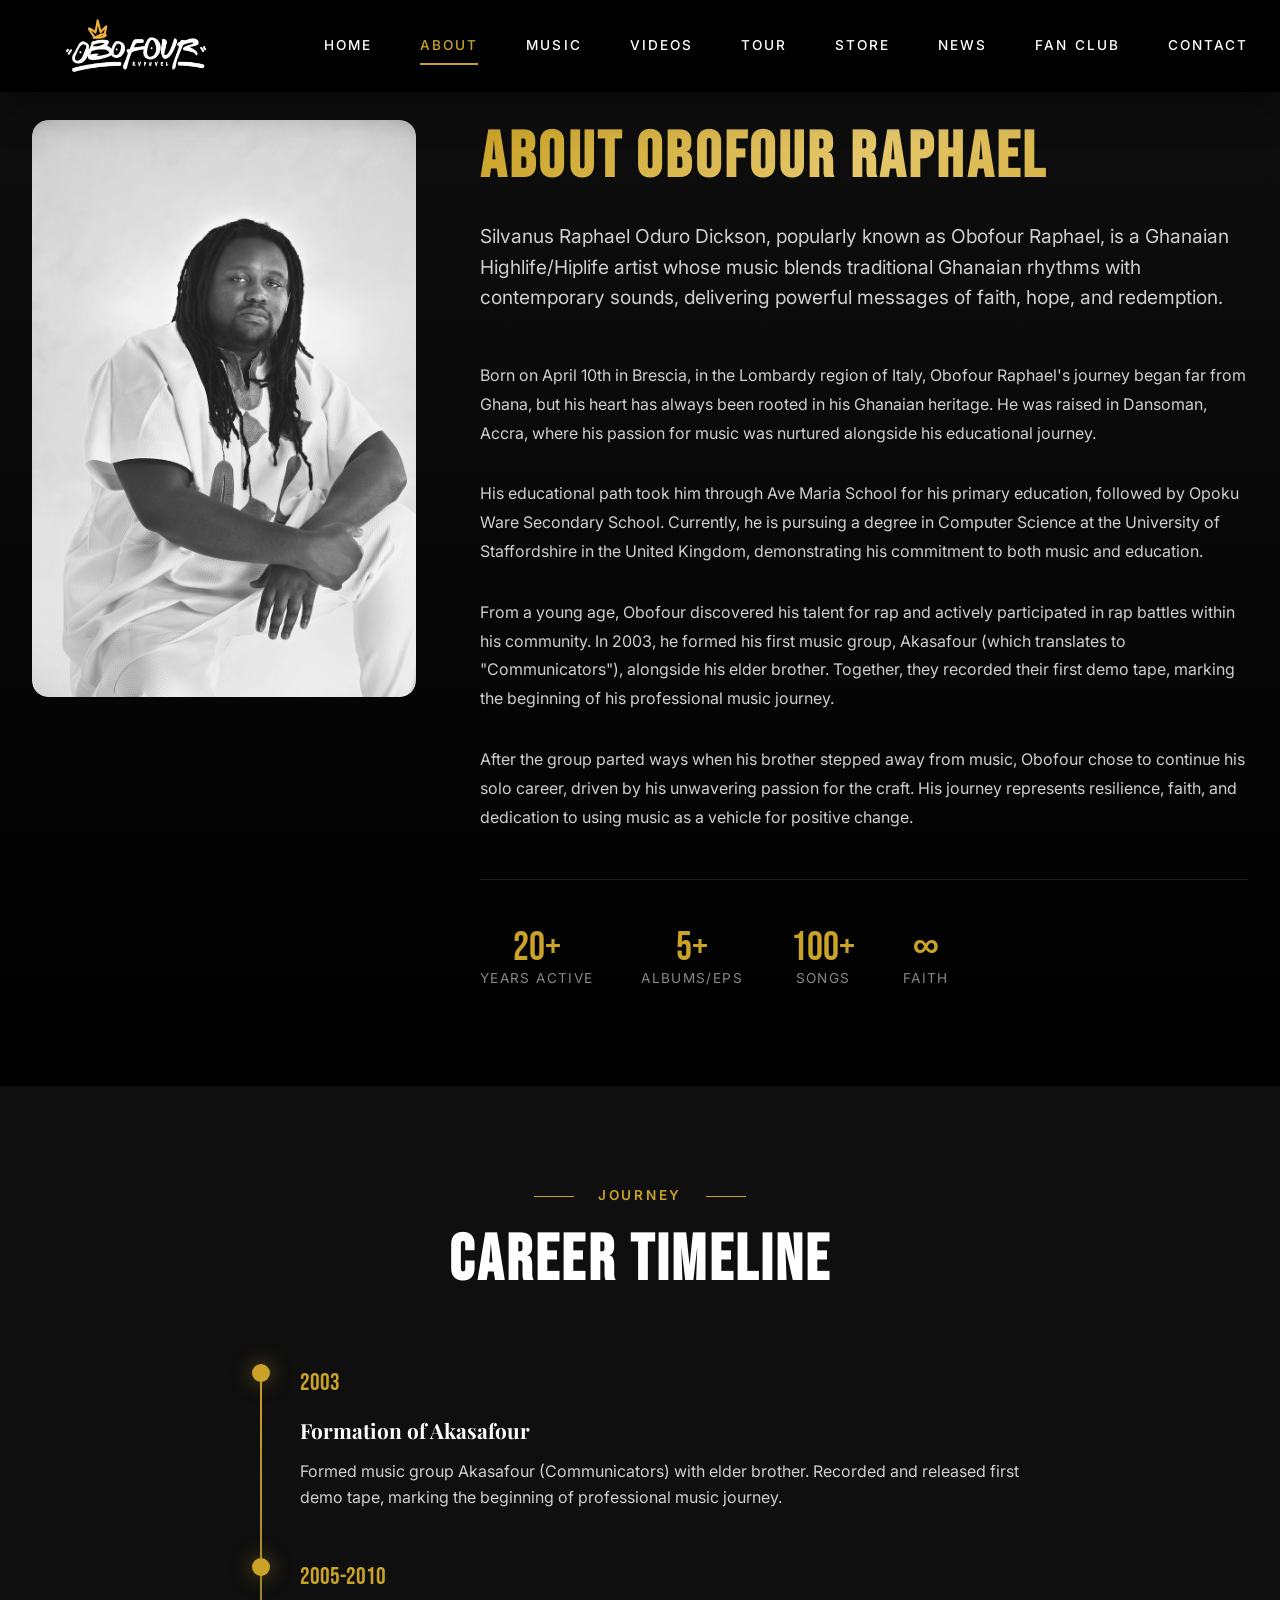
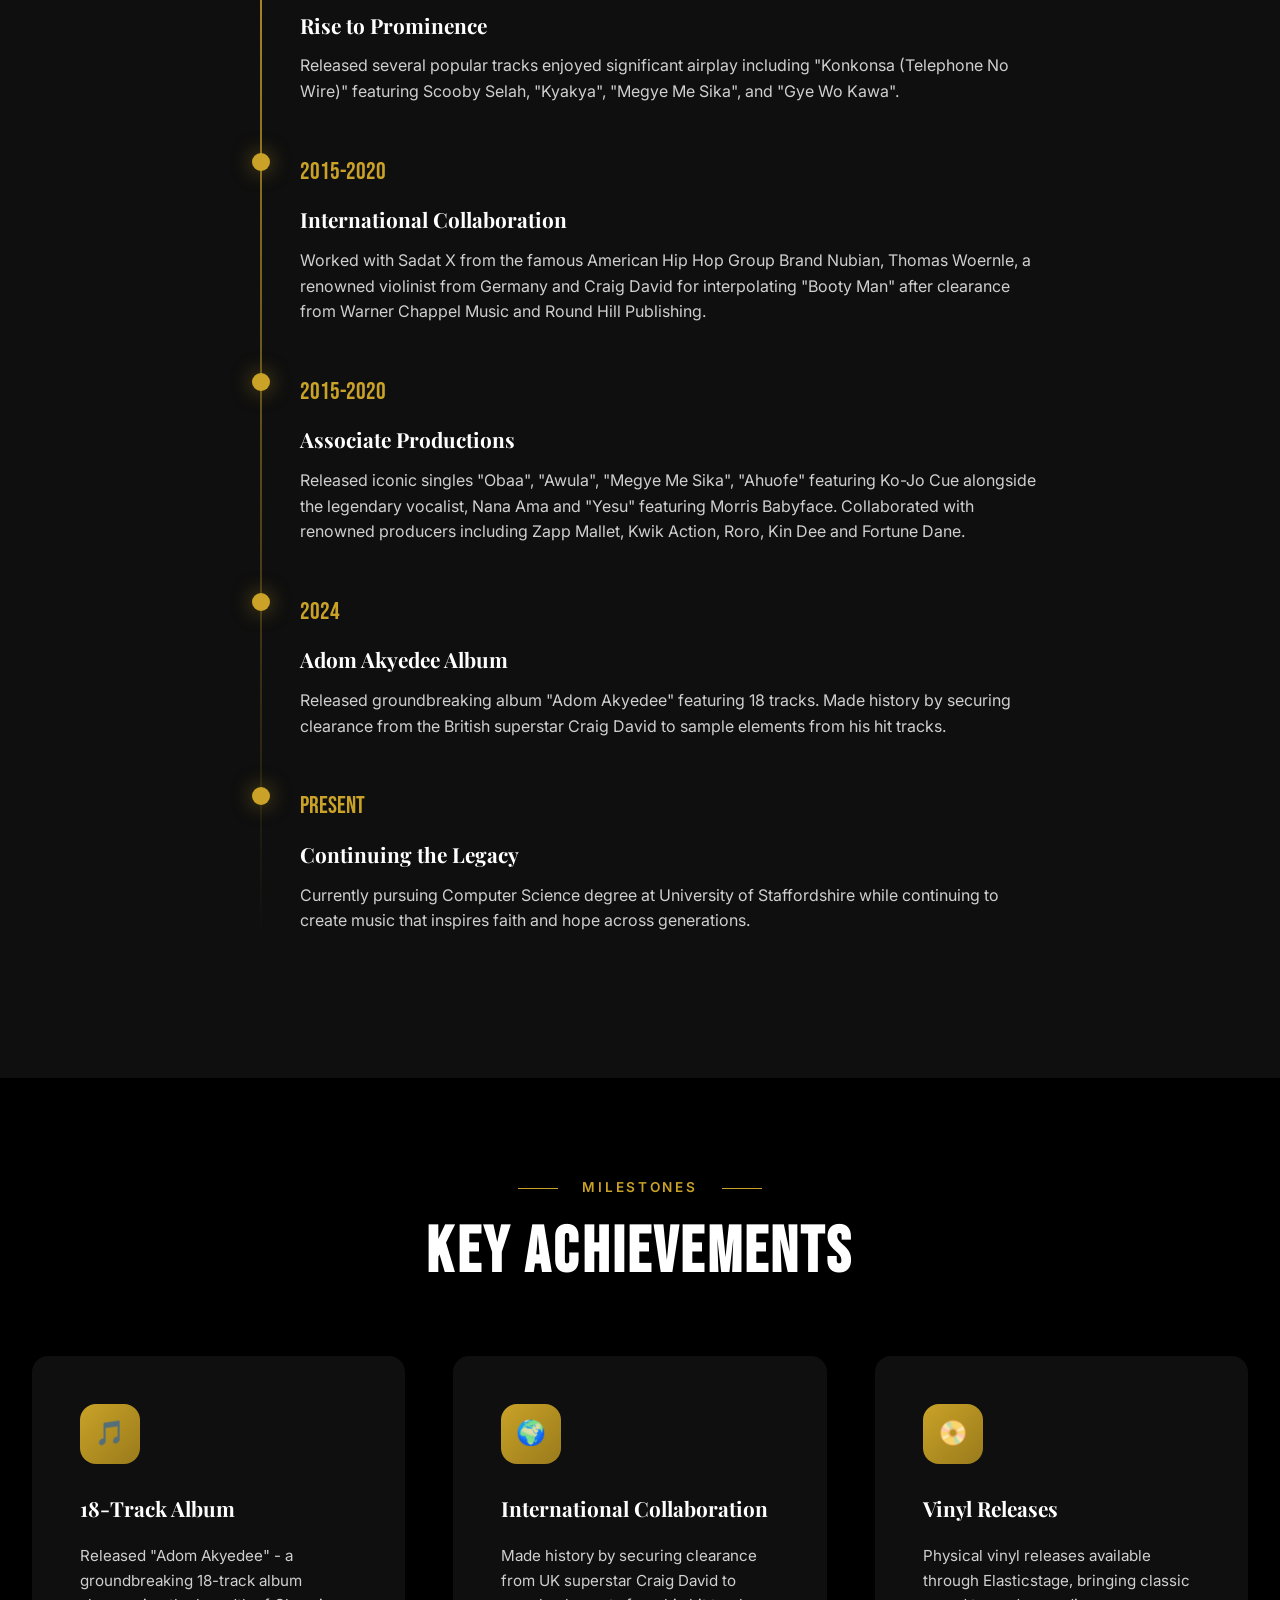
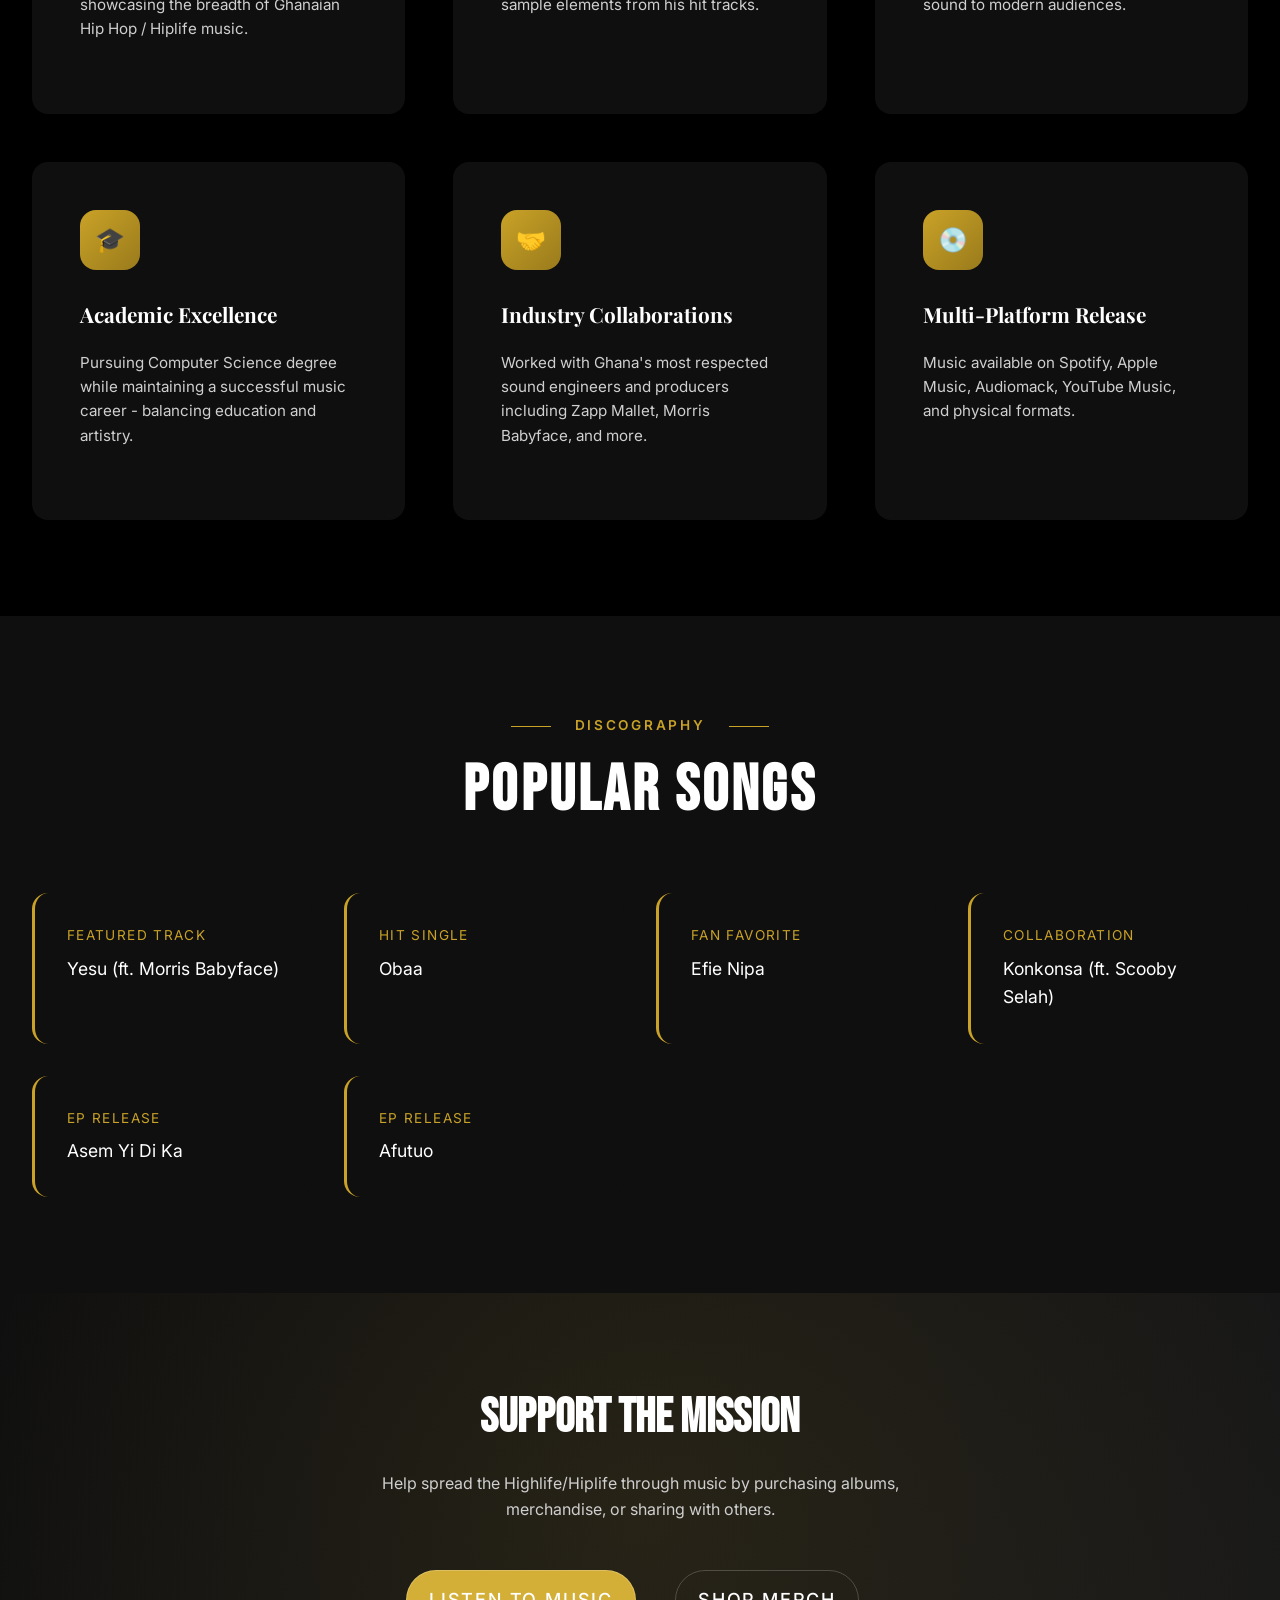
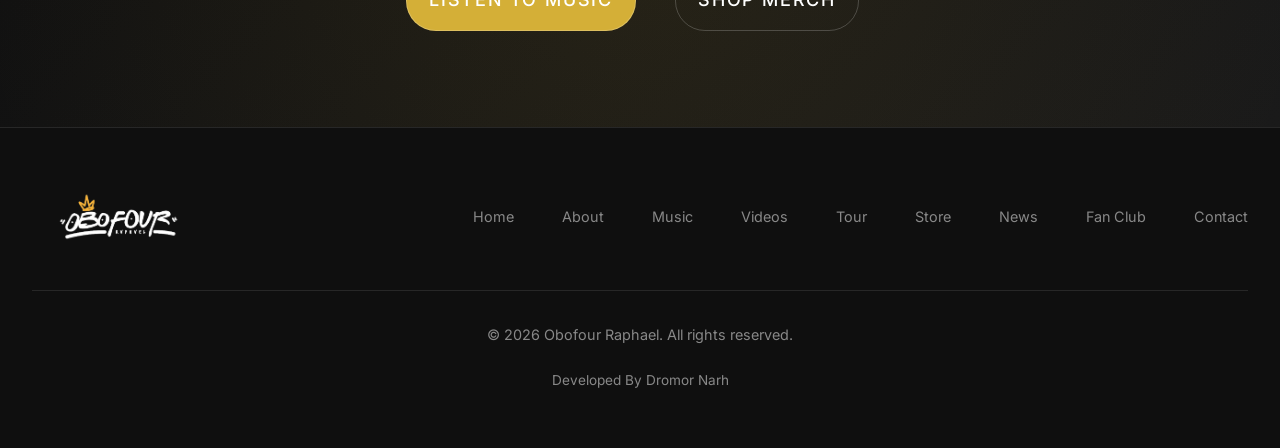
==== commit e76fbed7: "Update about.html" ====
--- a/about.html
+++ b/about.html
@@ -17,6 +17,12 @@
     <link href="https://fonts.googleapis.com/css2?family=Bebas+Neue&family=Inter:wght@300;400;500;600;700&family=Playfair+Display:wght@400;500;600;700&display=swap" rel="stylesheet">
     <link rel="stylesheet" href="css/main.css">
     <link rel="icon" type="image/png" href="obofourlogoo.png">
+
+    <!-- Favicon -->
+    <link rel="icon" type="image/x-icon" href="favicon.ico?v=3">
+    <link rel="icon" type="image/png" sizes="32x32" href="images/favicon-32x32.png?v=3">
+    <link rel="icon" type="image/png" sizes="16x16" href="images/favicon-16x16.png?v=3">
+    <link rel="apple-touch-icon" href="images/apple-touch-icon.png?v=3">
 </head>
 <body>
     <!-- Page Loader - Hide after exactly 2 seconds, no waiting for resources -->
@@ -163,7 +169,7 @@
                 <div class="about-card reveal">
                     <div class="about-icon">🎵</div>
                     <h3>18-Track Album</h3>
-                    <p>Released "Adom Akyedee" - a groundbreaking 18-track album showcasing the breadth of Ghanaian Highlife/Hiplife music.</p>
+                    <p>Released "Adom Akyedee" - a groundbreaking 18-track album showcasing the breadth of Ghanaian Hip Hop / Hiplife music.</p>
                 </div>
                 
                 <div class="about-card reveal reveal-delay-1">
--- a/css/main.css
+++ b/css/main.css
@@ -879,19 +879,27 @@
 .newsletter-form {
     display: flex;
     gap: var(--space-md);
-    max-width: 500px;
+    max-width: 680px;
     margin: 0 auto;
 }
 
 .newsletter-input {
     flex: 1;
+    min-width: 0; /* allow inputs to share space without overflowing */
     padding: var(--space-md) var(--space-lg);
     background: rgba(255, 255, 255, 0.1);
     border: 2px solid rgba(255, 255, 255, 0.2);
-    border-radius: var(--radius-full);
+    border-radius: 9999px; /* pill shape (was 50%, which made an oval) */
     color: var(--color-text-primary);
     font-size: 1rem;
     transition: var(--transition-base);
+}
+
+/* Keep the Join Now button from being squeezed thin and clipped */
+.newsletter-form .btn {
+    flex-shrink: 0;       /* stop the inputs from squashing the button */
+    white-space: nowrap;  /* keep "JOIN NOW" on one line */
+    margin-right: 0;      /* remove stray right margin from .btn-primary */
 }
 
 .newsletter-input:focus {
@@ -902,7 +910,7 @@
 
 .newsletter-input::placeholder { color: var(--color-text-muted); }
 
-@media (max-width: 576px) {
+@media (max-width: 768px) {
     .newsletter-form { flex-direction: column; }
 }
 
